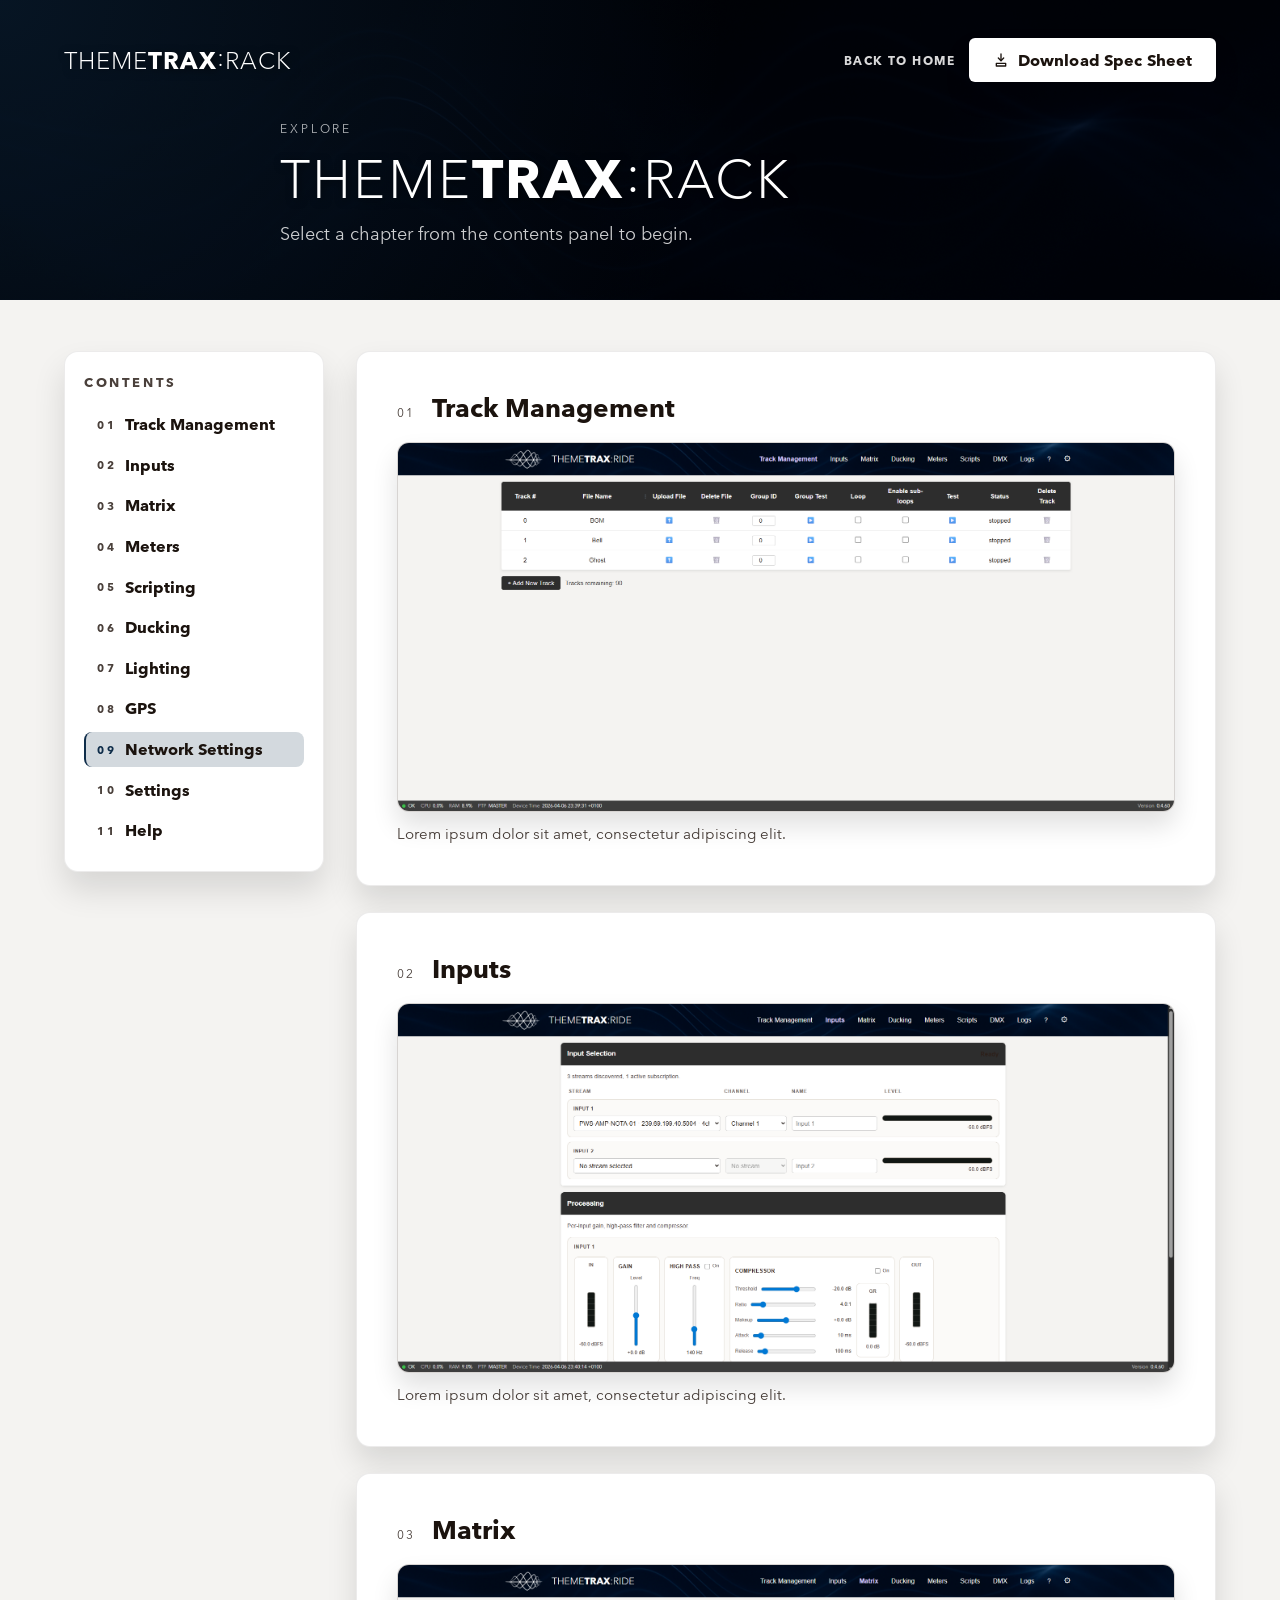
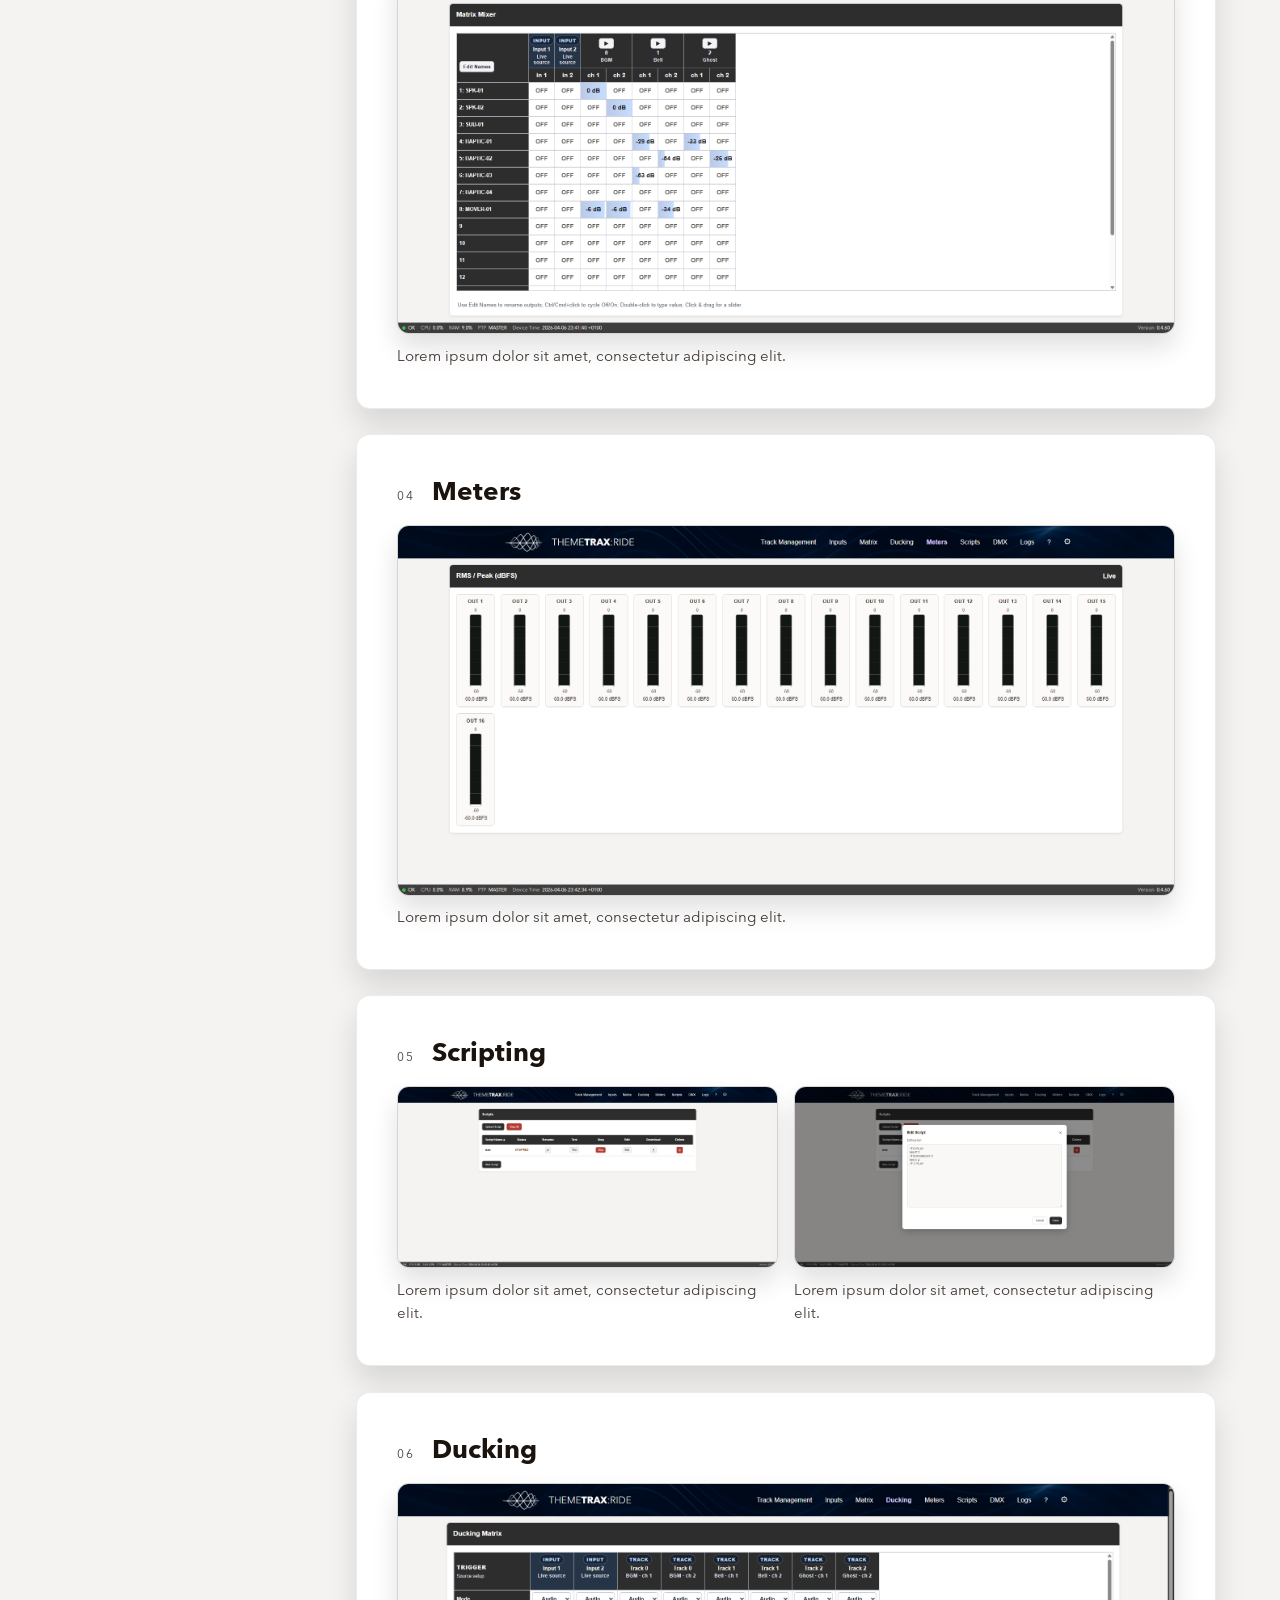
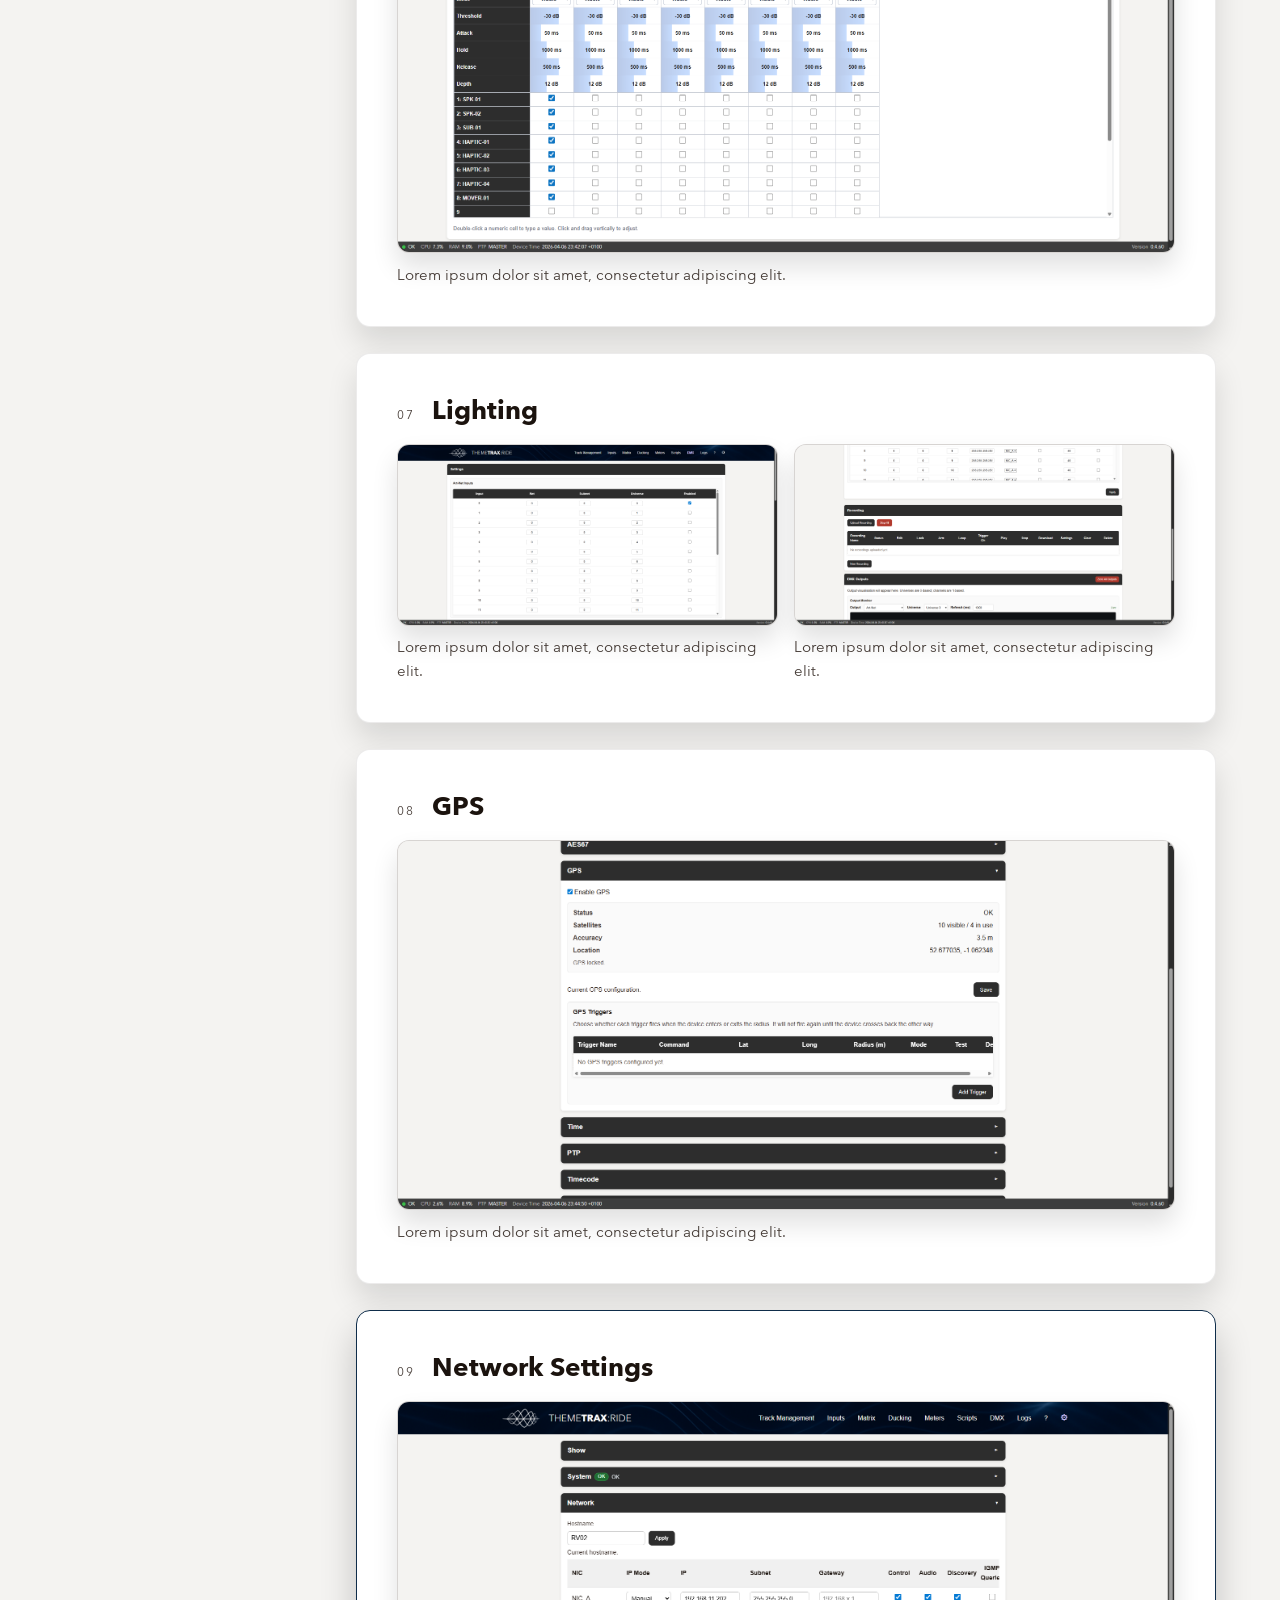
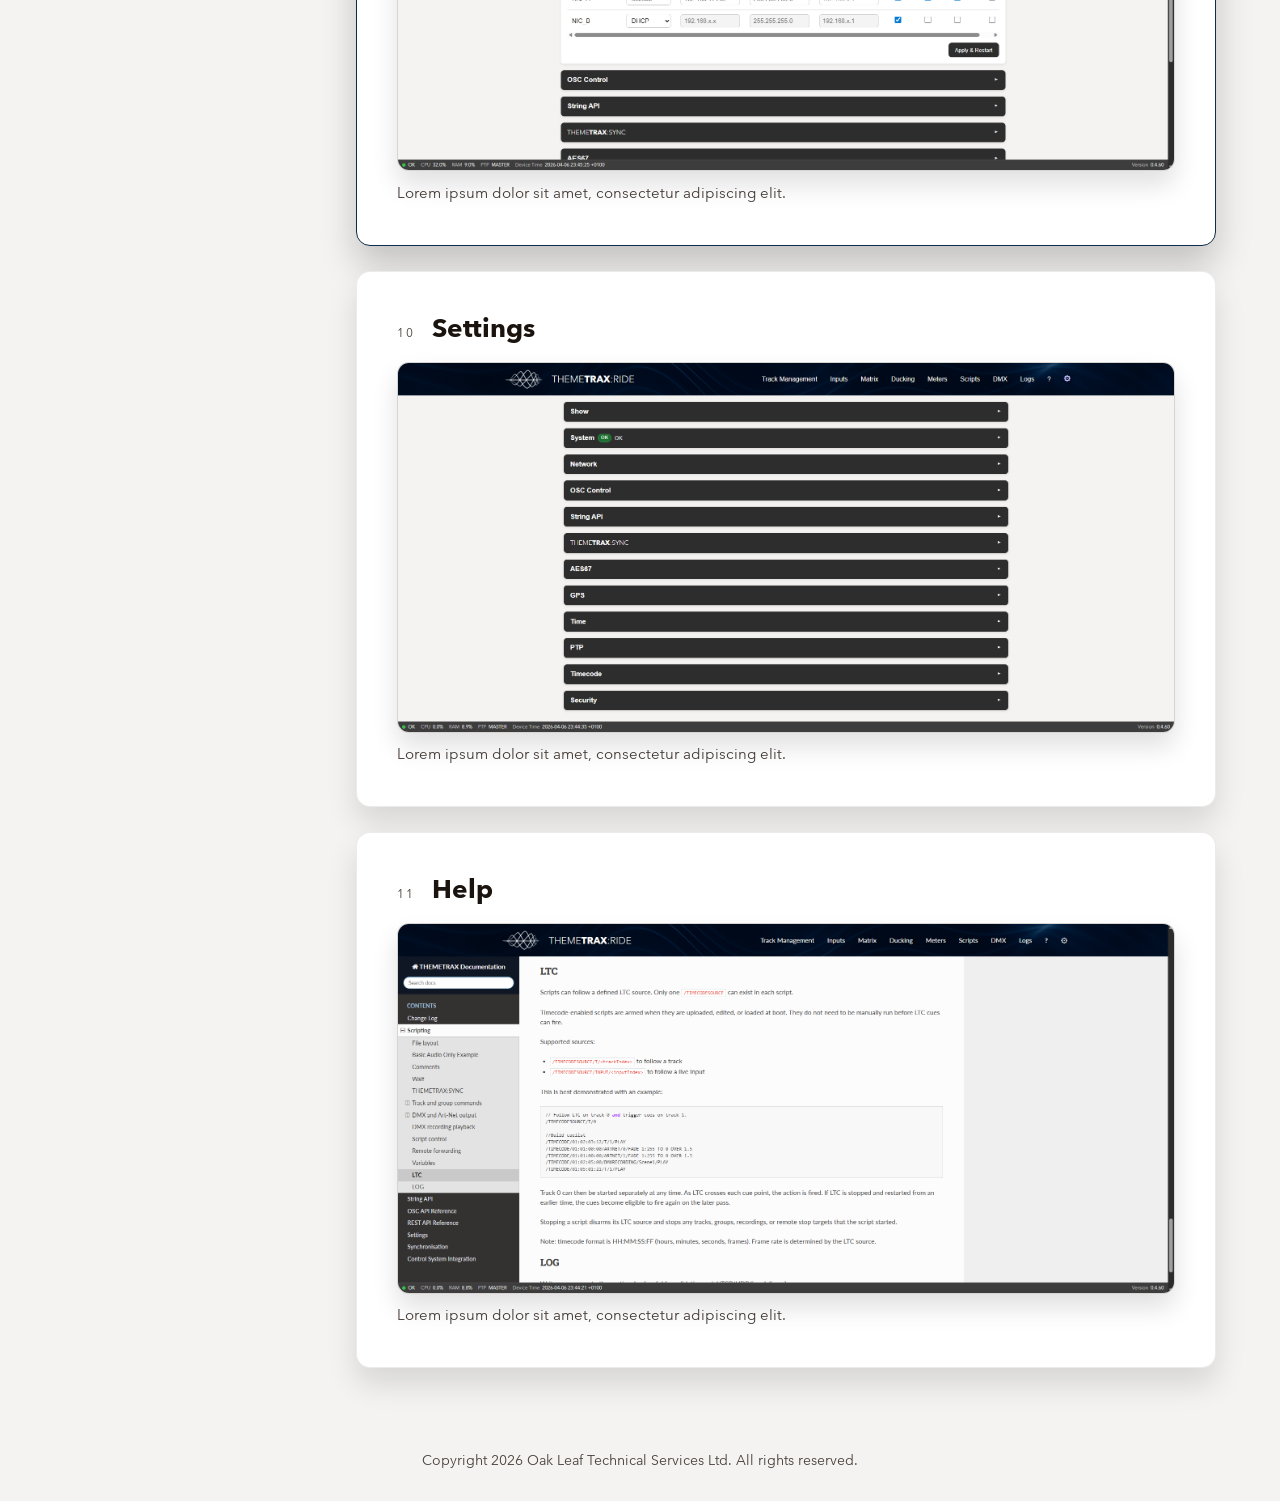
==== Rack.html @ 018054fb "Adding Explore pages" ====
<!DOCTYPE html>
<html lang="en">
  <head>
    <meta charset="UTF-8" />
    <meta name="viewport" content="width=device-width, initial-scale=1.0" />
    <title>THEMETRAX:RACK | Explore</title>
    <link rel="stylesheet" href="styles.css" />
  </head>
  <body class="explore-page">
    <main class="page">
      <header class="explore-hero">
        <div class="section-inner explore-hero__bar">
          <a class="logo-text logo-text-white explore-hero__logo" href="index.html">
            <span class="logo-theme">THEME</span>TRAX<span class="logo-theme logo-colon">:</span><span class="logo-theme">RACK</span>
          </a>
          <div class="explore-hero__actions">
            <a class="explore-hero__link" href="index.html">Back to Home</a>
            <a class="button button--light" href="THEMETRAXRACK_-_Specifications_V0.4.pdf" target="_blank" rel="noopener noreferrer">
              <svg class="icon" viewBox="0 0 24 24" aria-hidden="true" focusable="false">
                <path d="M12 3v10" />
                <path d="M8 9l4 4 4-4" />
                <path d="M5 17h14v4H5z" />
              </svg>
              Download Spec Sheet
            </a>
          </div>
        </div>
        <div class="section-inner explore-hero__content">
          <p class="explore-hero__eyebrow">Explore</p>
          <h1 class="logo-text logo-text-white explore-hero__title">
            <span class="logo-theme">THEME</span>TRAX<span class="logo-theme logo-colon">:</span><span class="logo-theme">RACK</span>
          </h1>
          <p class="explore-hero__subtitle">Select a chapter from the contents panel to begin.</p>
        </div>
      </header>

      <section class="explore-shell">
        <div class="section-inner explore-layout">
          <aside class="explore-toc" aria-label="Chapter navigation">
            <h2>Contents</h2>
            <ul>
              <li>
                <a href="#chapter-track-management" aria-current="true"><span class="toc-index">01</span>Track Management</a>
              </li>
              <li>
                <a href="#chapter-inputs"><span class="toc-index">02</span>Inputs</a>
              </li>
              <li>
                <a href="#chapter-matrix"><span class="toc-index">03</span>Matrix</a>
              </li>
              <li>
                <a href="#chapter-meters"><span class="toc-index">04</span>Meters</a>
              </li>
              <li>
                <a href="#chapter-scripting"><span class="toc-index">05</span>Scripting</a>
              </li>
              <li>
                <a href="#chapter-ducking"><span class="toc-index">06</span>Ducking</a>
              </li>
              <li>
                <a href="#chapter-lighting"><span class="toc-index">07</span>Lighting</a>
              </li>
              <li>
                <a href="#chapter-gps"><span class="toc-index">08</span>GPS</a>
              </li>
              <li>
                <a href="#chapter-network-settings"><span class="toc-index">09</span>Network Settings</a>
              </li>
              <li>
                <a href="#chapter-settings"><span class="toc-index">10</span>Settings</a>
              </li>
              <li>
                <a href="#chapter-help"><span class="toc-index">11</span>Help</a>
              </li>
            </ul>
          </aside>

          <div class="chapter-content">
            <section class="chapter-section" id="chapter-track-management" data-chapter>
              <div class="chapter-header">
                <span class="chapter-index">01</span>
                <h2>Track Management</h2>
              </div>
              <div class="chapter-media">
                <figure class="chapter-figure">
                  <a class="chapter-image" href="images/Explore-Rack/Rack-TrackManagemt.png" data-zoomable data-caption="Track Management" aria-label="View full size Track Management screenshot">
                    <img src="images/Explore-Rack/Rack-TrackManagemt.png" alt="Track Management screen." loading="lazy" />
                    <span class="chapter-zoom" aria-hidden="true">
                      <svg class="icon" viewBox="0 0 24 24" aria-hidden="true" focusable="false">
                        <circle cx="11" cy="11" r="7" />
                        <path d="m16.5 16.5 4 4" />
                      </svg>
                    </span>
                  </a>
                  <figcaption class="chapter-caption">Lorem ipsum dolor sit amet, consectetur adipiscing elit.</figcaption>
                </figure>
              </div>
            </section>
            <section class="chapter-section" id="chapter-inputs" data-chapter>
              <div class="chapter-header">
                <span class="chapter-index">02</span>
                <h2>Inputs</h2>
              </div>
              <div class="chapter-media">
                <figure class="chapter-figure">
                  <a class="chapter-image" href="images/Explore-Rack/Rack-Inputs.png" data-zoomable data-caption="Inputs" aria-label="View full size Inputs screenshot">
                    <img src="images/Explore-Rack/Rack-Inputs.png" alt="Inputs screen." loading="lazy" />
                    <span class="chapter-zoom" aria-hidden="true">
                      <svg class="icon" viewBox="0 0 24 24" aria-hidden="true" focusable="false">
                        <circle cx="11" cy="11" r="7" />
                        <path d="m16.5 16.5 4 4" />
                      </svg>
                    </span>
                  </a>
                  <figcaption class="chapter-caption">Lorem ipsum dolor sit amet, consectetur adipiscing elit.</figcaption>
                </figure>
              </div>
            </section>
            <section class="chapter-section" id="chapter-matrix" data-chapter>
              <div class="chapter-header">
                <span class="chapter-index">03</span>
                <h2>Matrix</h2>
              </div>
              <div class="chapter-media">
                <figure class="chapter-figure">
                  <a class="chapter-image" href="images/Explore-Rack/Rack-Matrix.png" data-zoomable data-caption="Matrix" aria-label="View full size Matrix screenshot">
                    <img src="images/Explore-Rack/Rack-Matrix.png" alt="Matrix screen." loading="lazy" />
                    <span class="chapter-zoom" aria-hidden="true">
                      <svg class="icon" viewBox="0 0 24 24" aria-hidden="true" focusable="false">
                        <circle cx="11" cy="11" r="7" />
                        <path d="m16.5 16.5 4 4" />
                      </svg>
                    </span>
                  </a>
                  <figcaption class="chapter-caption">Lorem ipsum dolor sit amet, consectetur adipiscing elit.</figcaption>
                </figure>
              </div>
            </section>
            <section class="chapter-section" id="chapter-meters" data-chapter>
              <div class="chapter-header">
                <span class="chapter-index">04</span>
                <h2>Meters</h2>
              </div>
              <div class="chapter-media">
                <figure class="chapter-figure">
                  <a class="chapter-image" href="images/Explore-Rack/Rack-Meters.png" data-zoomable data-caption="Meters" aria-label="View full size Meters screenshot">
                    <img src="images/Explore-Rack/Rack-Meters.png" alt="Meters screen." loading="lazy" />
                    <span class="chapter-zoom" aria-hidden="true">
                      <svg class="icon" viewBox="0 0 24 24" aria-hidden="true" focusable="false">
                        <circle cx="11" cy="11" r="7" />
                        <path d="m16.5 16.5 4 4" />
                      </svg>
                    </span>
                  </a>
                  <figcaption class="chapter-caption">Lorem ipsum dolor sit amet, consectetur adipiscing elit.</figcaption>
                </figure>
              </div>
            </section>
            <section class="chapter-section" id="chapter-scripting" data-chapter>
              <div class="chapter-header">
                <span class="chapter-index">05</span>
                <h2>Scripting</h2>
              </div>
              <div class="chapter-media">
                <figure class="chapter-figure">
                  <a class="chapter-image" href="images/Explore-Rack/Rack-Scripts1.png" data-zoomable data-caption="Scripting - Scripts 01" aria-label="View full size Scripting - Scripts 01 screenshot">
                    <img src="images/Explore-Rack/Rack-Scripts1.png" alt="Scripting screen 01." loading="lazy" />
                    <span class="chapter-zoom" aria-hidden="true">
                      <svg class="icon" viewBox="0 0 24 24" aria-hidden="true" focusable="false">
                        <circle cx="11" cy="11" r="7" />
                        <path d="m16.5 16.5 4 4" />
                      </svg>
                    </span>
                  </a>
                  <figcaption class="chapter-caption">Lorem ipsum dolor sit amet, consectetur adipiscing elit.</figcaption>
                </figure>
                <figure class="chapter-figure">
                  <a class="chapter-image" href="images/Explore-Rack/Rack-Scripts2.png" data-zoomable data-caption="Scripting - Scripts 02" aria-label="View full size Scripting - Scripts 02 screenshot">
                    <img src="images/Explore-Rack/Rack-Scripts2.png" alt="Scripting screen 02." loading="lazy" />
                    <span class="chapter-zoom" aria-hidden="true">
                      <svg class="icon" viewBox="0 0 24 24" aria-hidden="true" focusable="false">
                        <circle cx="11" cy="11" r="7" />
                        <path d="m16.5 16.5 4 4" />
                      </svg>
                    </span>
                  </a>
                  <figcaption class="chapter-caption">Lorem ipsum dolor sit amet, consectetur adipiscing elit.</figcaption>
                </figure>
              </div>
            </section>
            <section class="chapter-section" id="chapter-ducking" data-chapter>
              <div class="chapter-header">
                <span class="chapter-index">06</span>
                <h2>Ducking</h2>
              </div>
              <div class="chapter-media">
                <figure class="chapter-figure">
                  <a class="chapter-image" href="images/Explore-Rack/Rack-Ducking.png" data-zoomable data-caption="Ducking" aria-label="View full size Ducking screenshot">
                    <img src="images/Explore-Rack/Rack-Ducking.png" alt="Ducking screen." loading="lazy" />
                    <span class="chapter-zoom" aria-hidden="true">
                      <svg class="icon" viewBox="0 0 24 24" aria-hidden="true" focusable="false">
                        <circle cx="11" cy="11" r="7" />
                        <path d="m16.5 16.5 4 4" />
                      </svg>
                    </span>
                  </a>
                  <figcaption class="chapter-caption">Lorem ipsum dolor sit amet, consectetur adipiscing elit.</figcaption>
                </figure>
              </div>
            </section>
            <section class="chapter-section" id="chapter-lighting" data-chapter>
              <div class="chapter-header">
                <span class="chapter-index">07</span>
                <h2>Lighting</h2>
              </div>
              <div class="chapter-media">
                <figure class="chapter-figure">
                  <a class="chapter-image" href="images/Explore-Rack/Rack-DMX1.png" data-zoomable data-caption="Lighting - DMX 01" aria-label="View full size Lighting - DMX 01 screenshot">
                    <img src="images/Explore-Rack/Rack-DMX1.png" alt="Lighting DMX screen 01." loading="lazy" />
                    <span class="chapter-zoom" aria-hidden="true">
                      <svg class="icon" viewBox="0 0 24 24" aria-hidden="true" focusable="false">
                        <circle cx="11" cy="11" r="7" />
                        <path d="m16.5 16.5 4 4" />
                      </svg>
                    </span>
                  </a>
                  <figcaption class="chapter-caption">Lorem ipsum dolor sit amet, consectetur adipiscing elit.</figcaption>
                </figure>
                <figure class="chapter-figure">
                  <a class="chapter-image" href="images/Explore-Rack/Rack-DMX2.png" data-zoomable data-caption="Lighting - DMX 02" aria-label="View full size Lighting - DMX 02 screenshot">
                    <img src="images/Explore-Rack/Rack-DMX2.png" alt="Lighting DMX screen 02." loading="lazy" />
                    <span class="chapter-zoom" aria-hidden="true">
                      <svg class="icon" viewBox="0 0 24 24" aria-hidden="true" focusable="false">
                        <circle cx="11" cy="11" r="7" />
                        <path d="m16.5 16.5 4 4" />
                      </svg>
                    </span>
                  </a>
                  <figcaption class="chapter-caption">Lorem ipsum dolor sit amet, consectetur adipiscing elit.</figcaption>
                </figure>
              </div>
            </section>
            <section class="chapter-section" id="chapter-gps" data-chapter>
              <div class="chapter-header">
                <span class="chapter-index">08</span>
                <h2>GPS</h2>
              </div>
              <div class="chapter-media">
                <figure class="chapter-figure">
                  <a class="chapter-image" href="images/Explore-Rack/Rack-GPS.png" data-zoomable data-caption="GPS" aria-label="View full size GPS screenshot">
                    <img src="images/Explore-Rack/Rack-GPS.png" alt="GPS screen." loading="lazy" />
                    <span class="chapter-zoom" aria-hidden="true">
                      <svg class="icon" viewBox="0 0 24 24" aria-hidden="true" focusable="false">
                        <circle cx="11" cy="11" r="7" />
                        <path d="m16.5 16.5 4 4" />
                      </svg>
                    </span>
                  </a>
                  <figcaption class="chapter-caption">Lorem ipsum dolor sit amet, consectetur adipiscing elit.</figcaption>
                </figure>
              </div>
            </section>
            <section class="chapter-section" id="chapter-network-settings" data-chapter>
              <div class="chapter-header">
                <span class="chapter-index">09</span>
                <h2>Network Settings</h2>
              </div>
              <div class="chapter-media">
                <figure class="chapter-figure">
                  <a class="chapter-image" href="images/Explore-Rack/Rack-NetworkSettings.png" data-zoomable data-caption="Network Settings" aria-label="View full size Network Settings screenshot">
                    <img src="images/Explore-Rack/Rack-NetworkSettings.png" alt="Network Settings screen." loading="lazy" />
                    <span class="chapter-zoom" aria-hidden="true">
                      <svg class="icon" viewBox="0 0 24 24" aria-hidden="true" focusable="false">
                        <circle cx="11" cy="11" r="7" />
                        <path d="m16.5 16.5 4 4" />
                      </svg>
                    </span>
                  </a>
                  <figcaption class="chapter-caption">Lorem ipsum dolor sit amet, consectetur adipiscing elit.</figcaption>
                </figure>
              </div>
            </section>
            <section class="chapter-section" id="chapter-settings" data-chapter>
              <div class="chapter-header">
                <span class="chapter-index">10</span>
                <h2>Settings</h2>
              </div>
              <div class="chapter-media">
                <figure class="chapter-figure">
                  <a class="chapter-image" href="images/Explore-Rack/Rack-Settings1.png" data-zoomable data-caption="Settings" aria-label="View full size Settings screenshot">
                    <img src="images/Explore-Rack/Rack-Settings1.png" alt="Settings screen." loading="lazy" />
                    <span class="chapter-zoom" aria-hidden="true">
                      <svg class="icon" viewBox="0 0 24 24" aria-hidden="true" focusable="false">
                        <circle cx="11" cy="11" r="7" />
                        <path d="m16.5 16.5 4 4" />
                      </svg>
                    </span>
                  </a>
                  <figcaption class="chapter-caption">Lorem ipsum dolor sit amet, consectetur adipiscing elit.</figcaption>
                </figure>
              </div>
            </section>
            <section class="chapter-section" id="chapter-help" data-chapter>
              <div class="chapter-header">
                <span class="chapter-index">11</span>
                <h2>Help</h2>
              </div>
              <div class="chapter-media">
                <figure class="chapter-figure">
                  <a class="chapter-image" href="images/Explore-Rack/Rack-Help.png" data-zoomable data-caption="Help" aria-label="View full size Help screenshot">
                    <img src="images/Explore-Rack/Rack-Help.png" alt="Help screen." loading="lazy" />
                    <span class="chapter-zoom" aria-hidden="true">
                      <svg class="icon" viewBox="0 0 24 24" aria-hidden="true" focusable="false">
                        <circle cx="11" cy="11" r="7" />
                        <path d="m16.5 16.5 4 4" />
                      </svg>
                    </span>
                  </a>
                  <figcaption class="chapter-caption">Lorem ipsum dolor sit amet, consectetur adipiscing elit.</figcaption>
                </figure>
              </div>
            </section>
          </div>
        </div>
      </section>
    </main>

    <footer class="site-footer">
      <div class="section-inner">
        <p>Copyright 2026 Oak Leaf Technical Services Ltd. All rights reserved.</p>
      </div>
    </footer>

    <div
      class="image-modal"
      data-image-modal
      hidden
      aria-hidden="true"
      role="dialog"
      aria-modal="true"
      aria-labelledby="image-modal-caption"
    >
      <div class="image-modal__backdrop" data-modal-close></div>
      <div class="image-modal__panel" role="document">
        <button class="image-modal__close" type="button" data-modal-close aria-label="Close image">
          <svg class="icon" viewBox="0 0 24 24" aria-hidden="true" focusable="false">
            <path d="M6 6l12 12" />
            <path d="M18 6l-12 12" />
          </svg>
        </button>
        <img class="image-modal__image" alt="" />
        <p class="image-modal__caption" id="image-modal-caption" data-modal-caption></p>
      </div>
    </div>

    <script src="explore.js"></script>
  </body>
</html>
---- styles.css ----
@font-face {
  font-family: "AvenirNext";
  src: url("fonts/AvenirNextLTProLight.woff2") format("woff2");
  font-weight: 300;
  font-style: normal;
  font-display: swap;
}

@font-face {
  font-family: "AvenirNext";
  src: url("fonts/AvenirNextLTPro.woff2") format("woff2");
  font-weight: 400;
  font-style: normal;
  font-display: swap;
}

@font-face {
  font-family: "AvenirNext";
  src: url("fonts/AvenirNextLTProBold.woff2") format("woff2");
  font-weight: 700;
  font-style: normal;
  font-display: swap;
}

:root {
  --background: #f4f3f1;
  --ink: #1b130e;
  --ink-dark: #110c09;
  --muted: #4a403b;
  --panel: #ffffff;
  --charcoal: #2d2d2d;
  --accent: #0f2d4a;
  --accent-soft: rgba(15, 45, 74, 0.18);
  --shadow: rgba(0, 0, 0, 0.12);
  --shadow-strong: rgba(0, 0, 0, 0.2);
  --radius: 14px;
  --section-padding: clamp(1rem, 4vw, 5rem);
}

*,
*::before,
*::after {
  box-sizing: border-box;
  margin: 0;
  padding: 0;
}

body {
  min-height: 100vh;
  font-family: "AvenirNext", "Helvetica Neue", Arial, sans-serif;
  color: var(--ink);
  background: linear-gradient(180deg, #f7f5f2 0%, #f1efec 100%);
}

html {
  scroll-behavior: smooth;
}

img {
  max-width: 100%;
  display: block;
}

a {
  color: inherit;
  text-decoration: none;
}

.page {
  min-height: 100vh;
  display: flex;
  flex-direction: column;
}

.section-inner {
  width: min(1200px, 90vw);
  margin: 0 auto;
}

.sr-only {
  position: absolute;
  width: 1px;
  height: 1px;
  padding: 0;
  margin: -1px;
  overflow: hidden;
  clip: rect(0, 0, 0, 0);
  border: 0;
}

.logo-text {
  font-weight: 700;
  font-family: "AvenirNext", "Helvetica Neue", Arial, sans-serif;
  color: var(--ink);
  letter-spacing: 0.04em;
  font-size: 1.5rem;
}

.logo-text-white {
  color: #ffffff;
  text-shadow: 2px 2px 8px rgba(0, 0, 0, 0.6);
}

.logo-text-xl {
  font-size: clamp(1.6rem, 5vw, 2.6rem);
}

.logo-theme {
  font-weight: 300;
}

.logo-colon {
  display: inline-block;
  transform: translateY(-0.11em);
}

.section-title {
  font-size: clamp(0.5rem, 4vw, 2rem);
  margin-bottom: 0.8rem;
}

.section-title-center {
  text-align: center;
  margin-bottom: 0.9rem;
}

.section-subtitle {
  text-align: center;
  color: var(--muted);
  font-size: clamp(0.95rem, 2.5vw, 1.1rem);
  max-width: 700px;
  margin: 0 auto 2.5rem;
  line-height: 1.6;
}

.icon {
  width: 1rem;
  height: 1rem;
  fill: none;
  stroke: currentColor;
  stroke-width: 2;
  stroke-linecap: round;
  stroke-linejoin: round;
}

.icon--large {
  width: 1.5rem;
  height: 1.5rem;
}

.button {
  display: inline-flex;
  align-items: center;
  gap: 0.55rem;
  padding: 0.7rem 1.4rem;
  border-radius: 6px;
  background: var(--ink);
  border: 1px solid transparent;
  color: #ffffff;
  font-weight: 600;
  font-size: clamp(0.85rem, 2vw, 1rem);
  letter-spacing: 0.01em;
  box-shadow: 0 14px 26px var(--shadow);
  transition: transform 180ms ease, background 180ms ease;
  width:fit-content;
}

.button:hover {
  background: var(--ink-dark);
  transform: translateY(-1px);
}

.button-center {
  display: flex;
  margin-left: auto;
  margin-right: auto;
  align-self: center;
  justify-self: center;
}

.button-row {
  display: flex;
  flex-wrap: wrap;
  gap: 0.75rem;
  align-items: center;
}

.button--outline {
  background: transparent;
  color: var(--ink);
  border-color: rgba(27, 19, 14, 0.4);
  box-shadow: none;
}

.button--outline:hover {
  background: rgba(27, 19, 14, 0.06);
  border-color: rgba(27, 19, 14, 0.65);
}

.button--light {
  background: #ffffff;
  color: var(--ink);
  border-color: rgba(255, 255, 255, 0.8);
}

.button--light:hover {
  background: #f7f4f0;
}

.hero {
  position: relative;
  overflow: hidden;
  background-image: url("images/background.png");
  background-size: cover;
  background-position: center;
  background-attachment: scroll;
  padding: clamp(0.5rem, 1.5vw, 4rem) 1.5rem;
  padding-top: calc(clamp(0.5rem, 1vw, 4rem) + 0.5rem);
  text-align: center;
}

.hero__watermark {
  position: absolute;
  top: 50%;
  left: 50%;
  transform: translate(-50%, -50%);
  height: clamp(320px, 60vh, 700px);
  width: auto;
  opacity: 0.15;
  pointer-events: none;
}

.hero__content {
  position: relative;
  z-index: 1;
}

.hero__content p {
  margin-top: 0.8rem;
  color: #f0f0f0;
  line-height: 1.6;
}

.hero .logo-text {
  line-height: 1;
}

.word-rotator {
  display: inline-flex;
  align-items: baseline;
  position: relative;
  overflow: hidden;
  height: 1em;
  vertical-align: baseline;
}

.word-rotator__inner {
  display: block;
  animation: wordSwap 4s ease-in-out infinite;
  text-align: left;
}

.word-rotator__inner span {
  display: block;
  line-height: 1;
  font-weight: 300;
}

.products {
  padding: clamp(1rem, 2vw, 5rem) 0;
  /* padding: var(--section-padding) 0; */
  background: var(--background);
}

.product-grid {
  display: grid;
  gap: 2rem;
}

.product-card {
  background: var(--panel);
  border-radius: var(--radius);
  overflow: hidden;
  box-shadow: 0 18px 32px var(--shadow);
  display: grid;
  grid-template-rows: auto 1fr;
}

.product-card__media {
  background: var(--charcoal);
  min-height: 240px;
  overflow: hidden;
}

.product-card__media img {
  width: 100%;
  height: 100%;
  object-fit: cover;
}

.product-card__body {
  padding: clamp(1.8rem, 4vw, 2.8rem);
  display: flex;
  flex-direction: column;
  gap: 1.1rem;
}

.product-card__body .button {
  align-self: flex-start;
}

.product-text {
  color: var(--muted);
  line-height: 1.7;
  font-size: clamp(0.95rem, 2.2vw, 1.05rem);
}

.features {
  background: var(--ink);
  color: #ffffff;
  padding: var(--section-padding) 0;
}

.features__grid {
  display: grid;
  gap: 2rem;
  text-align: center;
}

.feature-card h3 {
  font-size: clamp(1.1rem, 3vw, 1.3rem);
  margin-bottom: 0.7rem;
}

.feature-card p {
  color: #d1d1d1;
  line-height: 1.6;
  font-weight: 300;
  font-size: clamp(0.9rem, 2vw, 1rem);
}

.applications {
  padding: var(--section-padding) 0;
  background: var(--background);
}

.carousel {
  --visible: 3;
  --gap: 1.5rem;
  position: relative;
}

.carousel__viewport {
  overflow: hidden;
  padding: 1.2rem 1.6rem 2rem;
}

.carousel__track {
  display: flex;
  gap: var(--gap);
  transition: transform 0.4s ease;
  will-change: transform;
}

.carousel__item {
  flex: 0 0 calc((100% - (var(--visible) - 1) * var(--gap)) / var(--visible));
}

.carousel__controls {
  position: absolute;
  top: 50%;
  left: 0;
  right: 0;
  display: flex;
  justify-content: space-between;
  align-items: center;
  padding: 0 0.6rem;
  transform: translateY(-50%);
  pointer-events: none;
}

.carousel__btn {
  display: grid;
  place-items: center;
  width: 36px;
  height: 36px;
  border: 1px solid rgba(27, 19, 14, 0.12);
  background: rgba(255, 255, 255, 0.95);
  color: var(--ink);
  padding: 0;
  border-radius: 50%;
  font-weight: 600;
  font-size: 1.1rem;
  line-height: 1;
  cursor: pointer;
  box-shadow: 0 10px 18px var(--shadow);
  transition: background 180ms ease, border-color 180ms ease, opacity 180ms ease;
  pointer-events: auto;
}

.carousel__btn:hover {
  background: #f0eeec;
  border-color: rgba(27, 19, 14, 0.35);
}

.carousel__btn:disabled {
  opacity: 0;
  visibility: hidden;
  pointer-events: none;
}

.app-card {
  background: var(--panel);
  border-radius: var(--radius);
  overflow: hidden;
  box-shadow: 0 16px 30px var(--shadow);
  display: flex;
  flex-direction: column;
  min-height: 100%;
}

.app-card__image {
  height: 190px;
  overflow: hidden;
}

.app-card__image img {
  width: 100%;
  height: 100%;
  object-fit: cover;
}

.app-card__body {
  padding: 1.2rem 1.4rem 1.6rem;
}

.app-card__body h3 {
  font-size: clamp(1.05rem, 3vw, 1.25rem);
  margin-bottom: 0.5rem;
}

.app-card__body p {
  color: var(--muted);
  line-height: 1.6;
  font-size: clamp(0.9rem, 2vw, 1rem);
}

.downloads {
  padding: var(--section-padding) 0;
  background: var(--panel);
}

.download-grid {
  display: grid;
  gap: 1.5rem;
  margin-bottom: 2.5rem;
}

.download-card {
  background: var(--background);
  border-radius: var(--radius);
  padding: clamp(1.8rem, 4vw, 2.6rem);
  text-align: center;
  box-shadow: 0 12px 22px var(--shadow);
  display: grid;
  gap: 1rem;
}

.download-card .logo-text {
  font-size: clamp(1.3rem, 3.5vw, 1.6rem);
}

.download-card p {
  color: var(--muted);
  line-height: 1.6;
}

.case-studies {
  background: var(--charcoal);
  color: #ffffff;
  border-radius: var(--radius);
  padding: clamp(2rem, 5vw, 3rem);
  text-align: center;
}

.case-studies h3 {
  font-size: clamp(1.2rem, 3.5vw, 1.5rem);
  margin-bottom: 0.8rem;
}

.case-studies p {
  color: #d1d1d1;
  line-height: 1.6;
  max-width: 600px;
  margin: 0 auto 1.8rem;
}

.case-grid {
  display: grid;
  gap: 0.9rem;
}

.case-link {
  display: flex;
  align-items: center;
  gap: 0.6rem;
  padding: 0.75rem 1rem;
  background: rgba(255, 255, 255, 0.1);
  border-radius: 6px;
  font-weight: 500;
  font-size: clamp(0.85rem, 2vw, 1rem);
  transition: background 180ms ease;
}

.case-link:hover {
  background: rgba(255, 255, 255, 0.2);
}

.cta {
  position: relative;
  overflow: hidden;
  background-image: linear-gradient(rgba(27, 19, 14, 0.7), rgba(27, 19, 14, 0.7)),
    url("images/background.png");
  background-size: cover;
  background-position: center;
  background-attachment: fixed;
  padding: var(--section-padding) 1.5rem;
  text-align: center;
  color: #ffffff;
}

.cta__watermark {
  position: absolute;
  top: 50%;
  left: 50%;
  transform: translate(-50%, -50%);
  height: clamp(360px, 85vh, 860px);
  width: auto;
  max-width: none;
  opacity: 0.15;
  pointer-events: none;
}

.cta__content {
  position: relative;
  z-index: 1;
  max-width: 720px;
  margin: 0 auto;
  display: grid;
  gap: 1rem;
}

.cta__content h2 {
  font-size: clamp(1.5rem, 5vw, 2.5rem);
}

.cta__content p {
  color: #f0f0f0;
  font-weight: 300;
  line-height: 1.6;
  font-size: clamp(1rem, 3vw, 1.2rem);
}

.contact {
  padding: var(--section-padding) 0;
  background: var(--background);
}

.contact-card {
  background: var(--panel);
  border-radius: var(--radius);
  padding: clamp(2rem, 5vw, 3rem);
  text-align: center;
  box-shadow: 0 12px 22px var(--shadow);
  max-width: 640px;
  margin: 0 auto;
  display: grid;
  gap: 1rem;
}

.contact-card h3 {
  font-size: clamp(1.2rem, 3.5vw, 1.5rem);
}

.contact-card p {
  color: var(--muted);
  line-height: 1.6;
}

.contact-icon {
  width: 64px;
  height: 64px;
  border-radius: 50%;
  background: var(--ink);
  display: grid;
  place-items: center;
  margin: 0 auto 0.5rem;
  color: #ffffff;
}

.site-footer {
  background: var(--background);
  padding: 2rem 0;
  text-align: center;
  color: var(--muted);
  font-size: 0.85rem;
}

body.explore-page {
  background: linear-gradient(180deg, #f7f5f2 0%, #ede7e0 100%);
}

.explore-hero {
  position: relative;
  overflow: hidden;
  color: #ffffff;
  padding: clamp(1.5rem, 3vw, 3rem) 0 clamp(1.6rem, 4vw, 4rem);
  background-image: linear-gradient(135deg, rgba(7, 18, 31, 0.92), rgba(15, 45, 74, 0.86)),
    url("images/background.png");
  background-size: cover;
  background-position: center;
  background-blend-mode: multiply;
}

.explore-hero::after {
  content: "";
  position: absolute;
  inset: 0;
  background: radial-gradient(circle at top left, rgba(15, 45, 74, 0.45), transparent 55%);
  pointer-events: none;
}

.explore-hero__bar {
  position: relative;
  z-index: 1;
  display: flex;
  align-items: center;
  justify-content: space-between;
  gap: 1rem;
  flex-wrap: wrap;
}

.explore-hero__logo {
  text-decoration: none;
}

.explore-hero__actions {
  display: flex;
  align-items: center;
  gap: 0.9rem;
  flex-wrap: wrap;
}

.explore-hero__link {
  color: rgba(255, 255, 255, 0.85);
  font-weight: 600;
  text-transform: uppercase;
  letter-spacing: 0.12em;
  font-size: 0.75rem;
  border-bottom: 1px solid transparent;
  transition: color 160ms ease, border-color 160ms ease;
}

.explore-hero__link:hover {
  color: #ffffff;
  border-color: rgba(255, 255, 255, 0.6);
}

.explore-hero__content {
  position: relative;
  z-index: 1;
  padding-top: clamp(1.2rem, 3vw, 2.5rem);
  display: grid;
  gap: 0.6rem;
  max-width: 720px;
}

.explore-hero__eyebrow {
  text-transform: uppercase;
  letter-spacing: 0.24em;
  font-size: 0.75rem;
  color: rgba(255, 255, 255, 0.7);
}

.explore-hero__title {
  font-size: clamp(2rem, 5vw, 3.4rem);
}

.explore-hero__subtitle {
  color: rgba(255, 255, 255, 0.8);
  line-height: 1.6;
  font-size: clamp(0.95rem, 2.5vw, 1.1rem);
}

.explore-shell {
  padding: var(--section-padding) 0;
  background: var(--background);
}

.explore-layout {
  display: grid;
  gap: 2rem;
  grid-template-columns: minmax(220px, 260px) minmax(0, 1fr);
  align-items: start;
}

.explore-toc {
  position: sticky;
  top: 1.5rem;
  align-self: start;
  background: var(--panel);
  border-radius: var(--radius);
  padding: 1.4rem 1.2rem;
  box-shadow: 0 18px 32px var(--shadow);
  border: 1px solid rgba(17, 12, 9, 0.08);
}

.explore-toc h2 {
  font-size: 0.8rem;
  text-transform: uppercase;
  letter-spacing: 0.2em;
  color: var(--muted);
}

.explore-toc ul {
  list-style: none;
  margin-top: 1rem;
  display: grid;
  gap: 0.35rem;
}

.explore-toc a {
  display: flex;
  align-items: center;
  gap: 0.6rem;
  padding: 0.5rem 0.7rem;
  border-radius: 8px;
  border-left: 2px solid transparent;
  color: var(--ink);
  font-weight: 600;
  transition: background 160ms ease, color 160ms ease, border-color 160ms ease;
}

.explore-toc a:hover {
  background: rgba(27, 19, 14, 0.05);
}

.explore-toc a[aria-current="true"] {
  background: var(--accent-soft);
  border-left-color: var(--accent);
}

.toc-index {
  font-size: 0.7rem;
  letter-spacing: 0.2em;
  text-transform: uppercase;
  color: var(--muted);
}

.explore-toc a[aria-current="true"] .toc-index {
  color: var(--accent);
}

.chapter-content {
  display: grid;
  gap: 1.6rem;
}

.chapter-section {
  background: var(--panel);
  border-radius: var(--radius);
  padding: clamp(1.5rem, 4vw, 2.5rem);
  box-shadow: 0 16px 30px var(--shadow);
  border: 1px solid rgba(17, 12, 9, 0.08);
  scroll-margin-top: 2rem;
  transition: box-shadow 200ms ease, border-color 200ms ease;
}

.chapter-section.is-active {
  border-color: var(--accent);
  box-shadow: 0 20px 36px var(--shadow-strong);
}

body:not(.js-enabled) .chapter-section:target {
  border-color: var(--accent);
  box-shadow: 0 20px 36px var(--shadow-strong);
}

.chapter-header {
  display: flex;
  align-items: baseline;
  gap: 1rem;
}

.chapter-header h2 {
  font-size: clamp(1.2rem, 3vw, 1.6rem);
}

.chapter-index {
  font-size: 0.75rem;
  letter-spacing: 0.2em;
  text-transform: uppercase;
  color: var(--muted);
}

.chapter-media {
  margin-top: 1.2rem;
  display: grid;
  gap: 1rem;
  align-items: start;
}

.chapter-figure {
  margin: 0;
  display: grid;
  gap: 0.6rem;
}

.chapter-caption {
  margin: 0;
  color: var(--muted);
  font-size: 0.92rem;
  line-height: 1.6;
}

.chapter-image {
  position: relative;
  display: block;
  border-radius: 12px;
  overflow: hidden;
  background: #f2f0ee;
  border: 1px solid rgba(17, 12, 9, 0.12);
  box-shadow: 0 14px 26px var(--shadow);
  transition: transform 180ms ease, box-shadow 180ms ease;
  cursor: zoom-in;
}

.chapter-image::before {
  content: "";
  position: absolute;
  inset: 0;
  background: linear-gradient(180deg, rgba(15, 45, 74, 0), rgba(15, 45, 74, 0.28));
  opacity: 0;
  transition: opacity 180ms ease;
}

.chapter-image img {
  width: 100%;
  height: auto;
  display: block;
}

.chapter-image:hover {
  transform: translateY(-2px);
  box-shadow: 0 18px 32px var(--shadow-strong);
}

.chapter-image:hover::before,
.chapter-image:focus-visible::before {
  opacity: 1;
}

.chapter-image:focus-visible {
  outline: 2px solid var(--accent);
  outline-offset: 4px;
}

.chapter-zoom {
  position: absolute;
  right: 0.9rem;
  bottom: 0.9rem;
  width: 40px;
  height: 40px;
  border-radius: 999px;
  background: rgba(15, 45, 74, 0.9);
  color: #ffffff;
  display: grid;
  place-items: center;
  box-shadow: 0 10px 18px rgba(0, 0, 0, 0.28);
  opacity: 0;
  transform: translateY(6px);
  transition: opacity 180ms ease, transform 180ms ease;
}

.chapter-image:hover .chapter-zoom,
.chapter-image:focus-visible .chapter-zoom {
  opacity: 1;
  transform: translateY(0);
}

.image-modal {
  position: fixed;
  inset: 0;
  display: grid;
  place-items: center;
  background: rgba(6, 12, 20, 0.78);
  z-index: 200;
  opacity: 0;
  pointer-events: none;
  transition: opacity 200ms ease;
}

.image-modal.is-open {
  opacity: 1;
  pointer-events: auto;
}

.image-modal__backdrop {
  position: absolute;
  inset: 0;
}

.image-modal__panel {
  position: relative;
  z-index: 1;
  width: 96vw;
  height: 94vh;
  max-height: 94vh;
  background: #0d1117;
  border-radius: 16px;
  border: 1px solid rgba(255, 255, 255, 0.08);
  padding: clamp(1rem, 2vw, 1.6rem);
  display: flex;
  flex-direction: column;
  gap: 0.8rem;
  box-shadow: 0 30px 48px rgba(0, 0, 0, 0.45);
}

.image-modal__image {
  width: 100%;
  height: 100%;
  min-height: 0;
  flex: 1;
  object-fit: contain;
  border-radius: 12px;
  background: #05070b;
}

.image-modal__caption {
  margin: 0;
  color: rgba(255, 255, 255, 0.75);
  font-size: 0.9rem;
}

.image-modal__close {
  position: absolute;
  top: 0.75rem;
  right: 0.75rem;
  width: 36px;
  height: 36px;
  border-radius: 50%;
  border: 1px solid rgba(255, 255, 255, 0.25);
  background: rgba(5, 7, 11, 0.8);
  color: #ffffff;
  display: grid;
  place-items: center;
  cursor: pointer;
  transition: background 160ms ease, border-color 160ms ease;
}

.image-modal__close:hover {
  background: rgba(15, 45, 74, 0.9);
  border-color: rgba(255, 255, 255, 0.45);
}

body.modal-open {
  overflow: hidden;
}

.chapter-placeholder {
  margin-top: 1.2rem;
  height: clamp(220px, 40vw, 420px);
  border-radius: 12px;
  border: 1px dashed rgba(27, 19, 14, 0.25);
  background: linear-gradient(135deg, rgba(27, 19, 14, 0.04), rgba(27, 19, 14, 0.1));
}

.fade-up {
  animation: fadeUp 0.8s ease both;
}

.delay-1 {
  animation-delay: 0.1s;
}

.delay-2 {
  animation-delay: 0.2s;
}

.delay-3 {
  animation-delay: 0.3s;
}

@keyframes fadeUp {
  from {
    opacity: 0;
    transform: translateY(18px);
  }
  to {
    opacity: 1;
    transform: translateY(0);
  }
}

@keyframes wordSwap {
  0%,
  30% {
    transform: translateY(0);
  }
  40%,
  70% {
    transform: translateY(-33.333%);
  }
  80%,
  100% {
    transform: translateY(-66.666%);
  }
}

@media (min-width: 720px) {
  .features__grid {
    grid-template-columns: repeat(2, minmax(0, 1fr));
  }

  .download-grid {
    grid-template-columns: repeat(2, minmax(0, 1fr));
  }

  .case-grid {
    grid-template-columns: repeat(2, minmax(0, 1fr));
  }
}

@media (min-width: 960px) {
  .product-grid {
    grid-template-columns: repeat(2, minmax(0, 1fr));
  }

  .product-card__media {
    min-height: 280px;
  }

  .features__grid {
    grid-template-columns: repeat(4, minmax(0, 1fr));
  }

  .case-grid {
    grid-template-columns: repeat(3, minmax(0, 1fr));
  }

  .carousel {
    --visible: 3;
  }

  .chapter-media {
    grid-template-columns: repeat(auto-fit, minmax(280px, 1fr));
  }
}

@media (max-width: 900px) {
  .hero,
  .cta {
    background-attachment: scroll;
  }
}

@media (max-width: 900px) {
  .carousel {
    --visible: 2;
  }
}

@media (max-width: 900px) {
  .explore-layout {
    grid-template-columns: 1fr;
  }

  .explore-toc {
    position: sticky;
    top: 0.75rem;
    z-index: 10;
    padding: 0.85rem;
    background: rgba(255, 255, 255, 0.95);
    backdrop-filter: blur(8px);
  }

  .explore-toc ul {
    grid-auto-flow: column;
    grid-auto-columns: max-content;
    overflow-x: auto;
    padding-bottom: 0.4rem;
  }

  .explore-toc a {
    border-left: none;
    border-bottom: 2px solid transparent;
    padding: 0.45rem 0.6rem;
  }

  .explore-toc a[aria-current="true"] {
    border-left: none;
    border-bottom-color: var(--accent);
  }

  .chapter-section {
    scroll-margin-top: 6rem;
  }
}

@media (max-width: 640px) {
  .carousel {
    --visible: 1;
  }
}

@media (prefers-reduced-motion: reduce) {
  html {
    scroll-behavior: auto;
  }

  .fade-up,
  .button,
  .chapter-image,
  .chapter-image::before,
  .chapter-zoom,
  .image-modal,
  .word-rotator__inner,
  .carousel__track {
    animation: none;
    transition: none;
  }
}
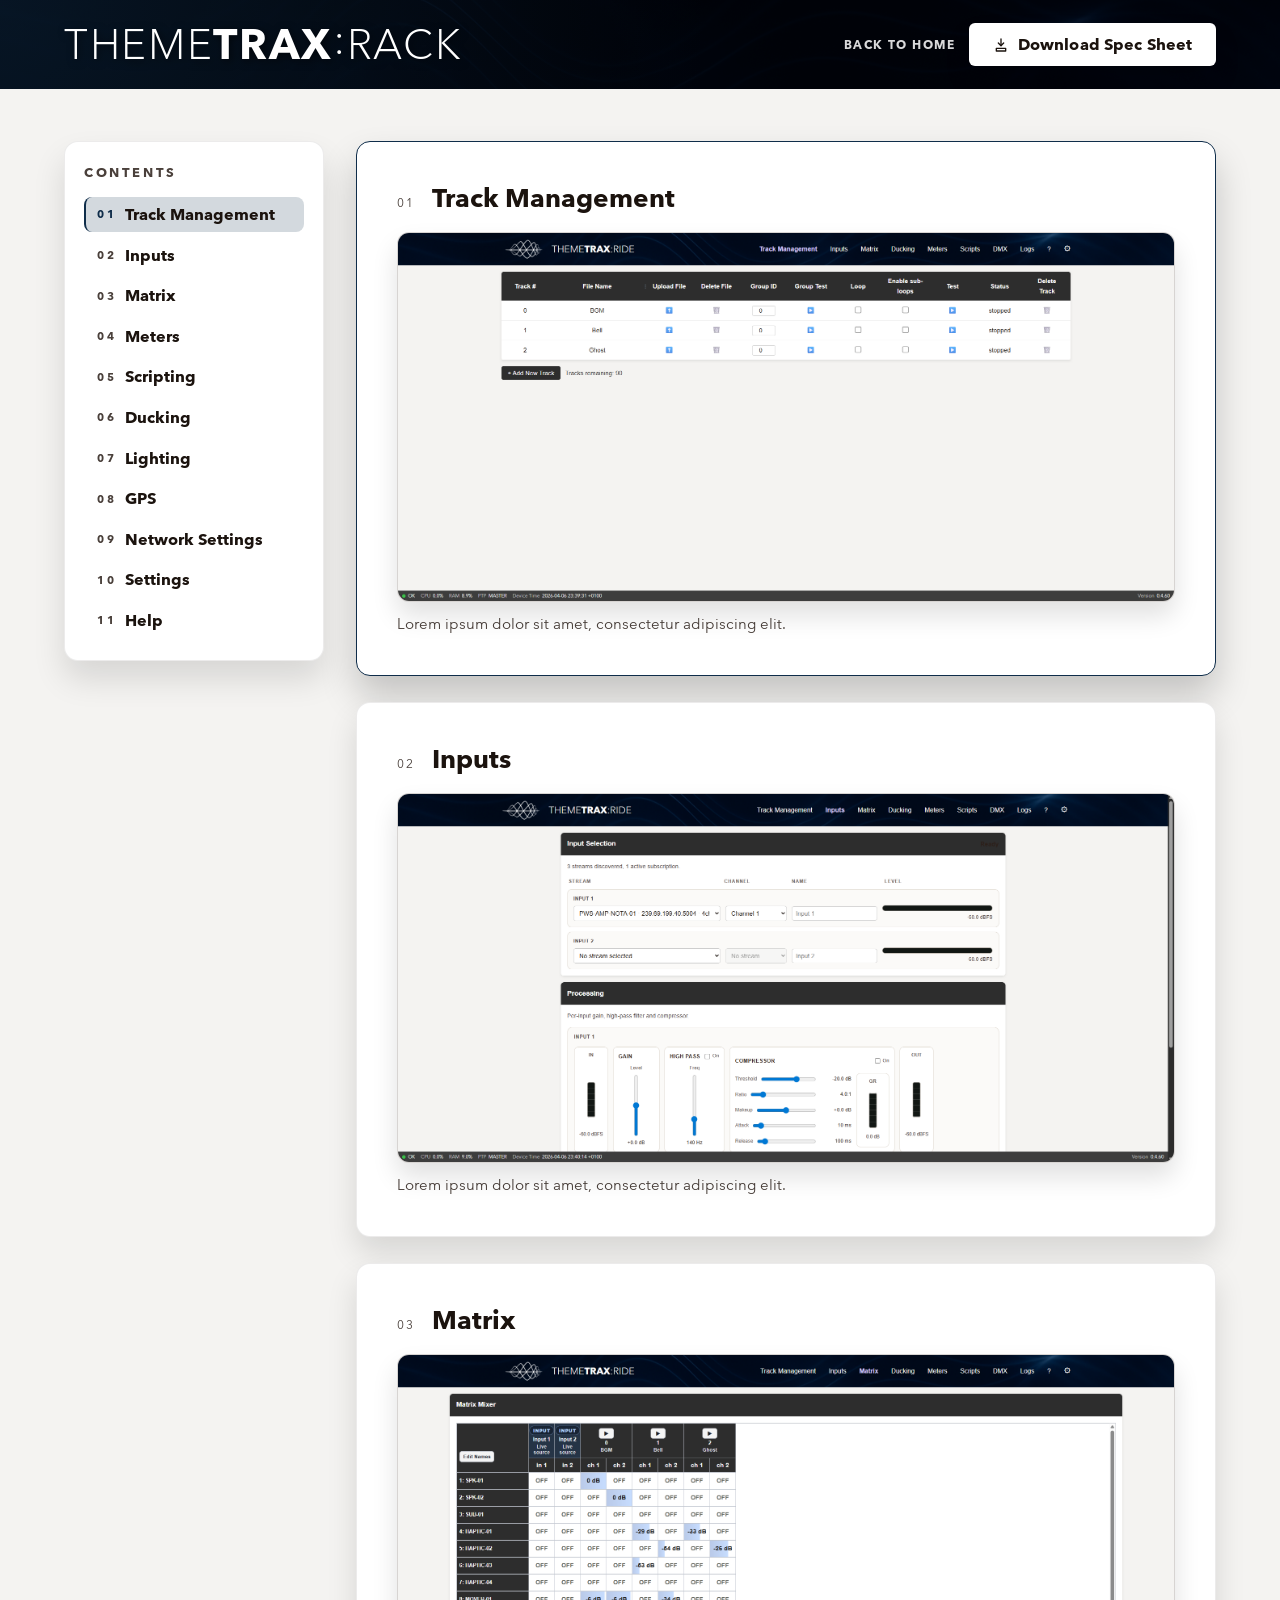
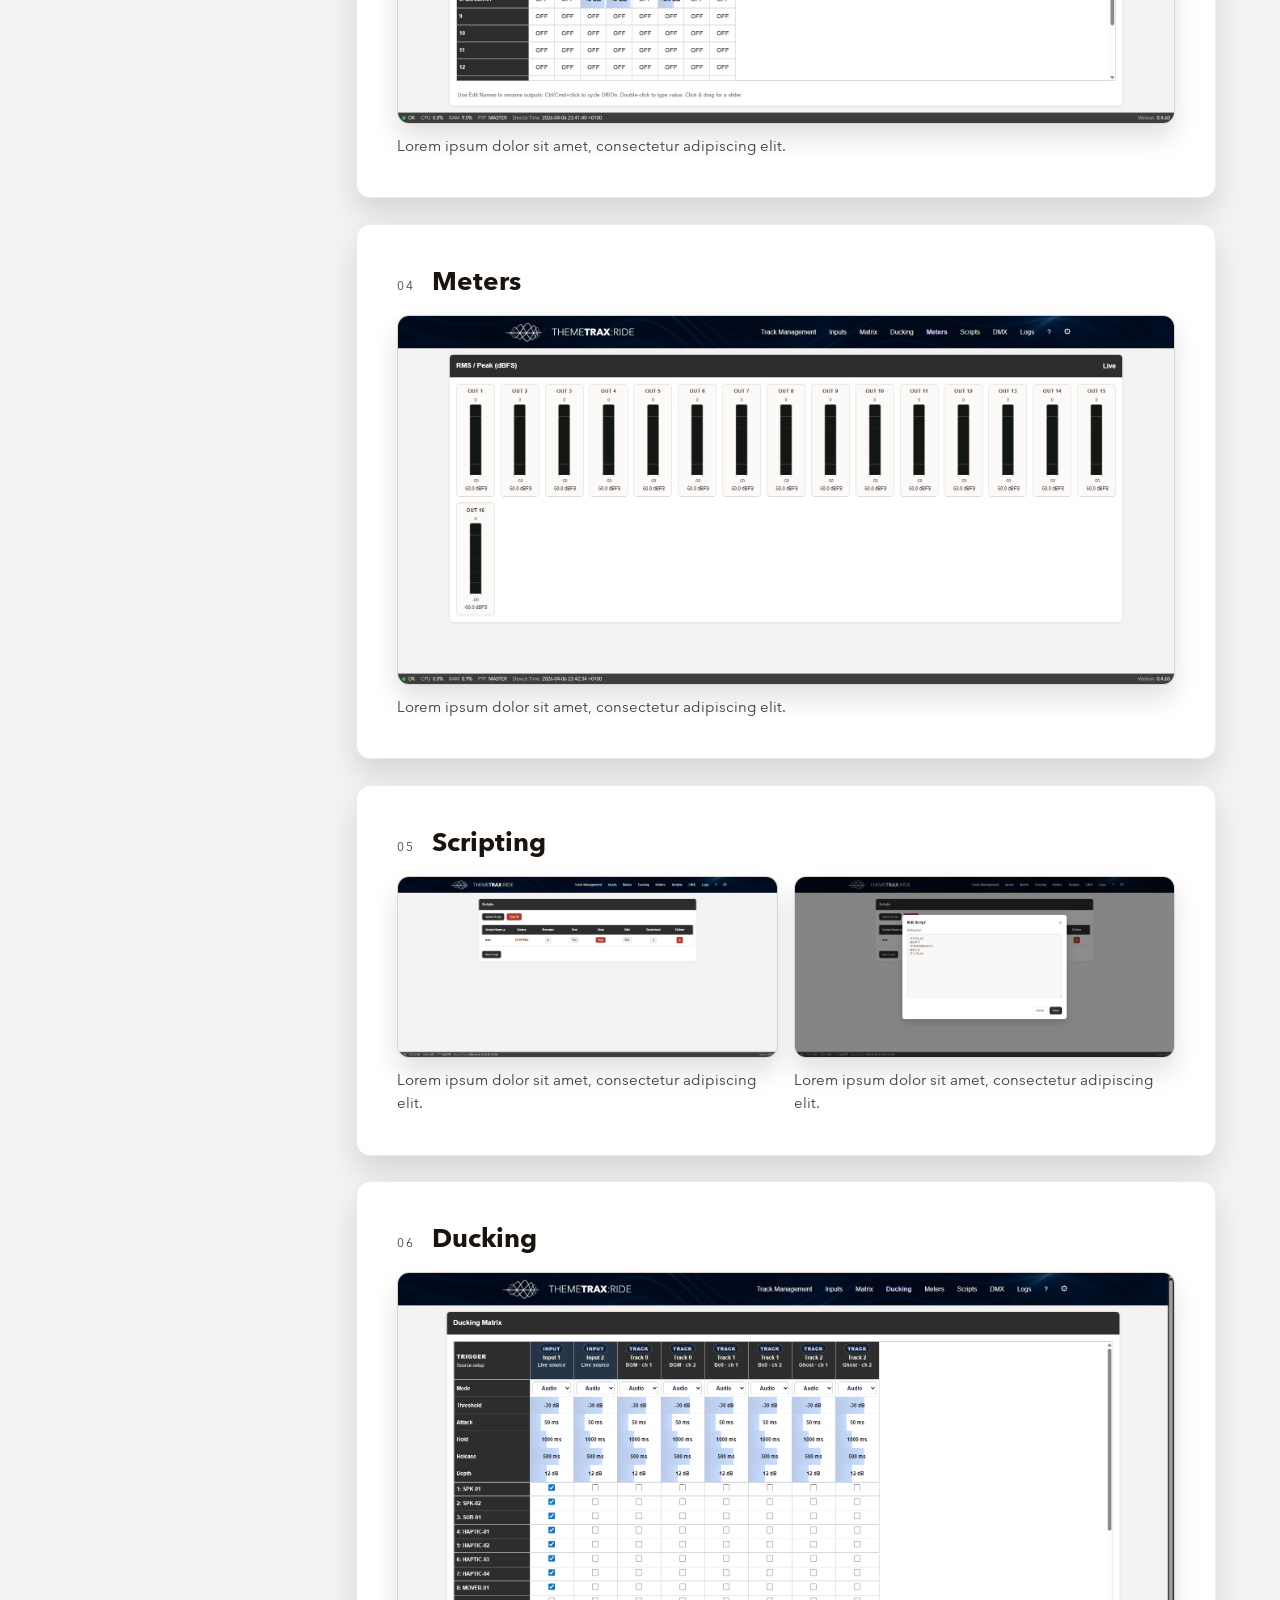
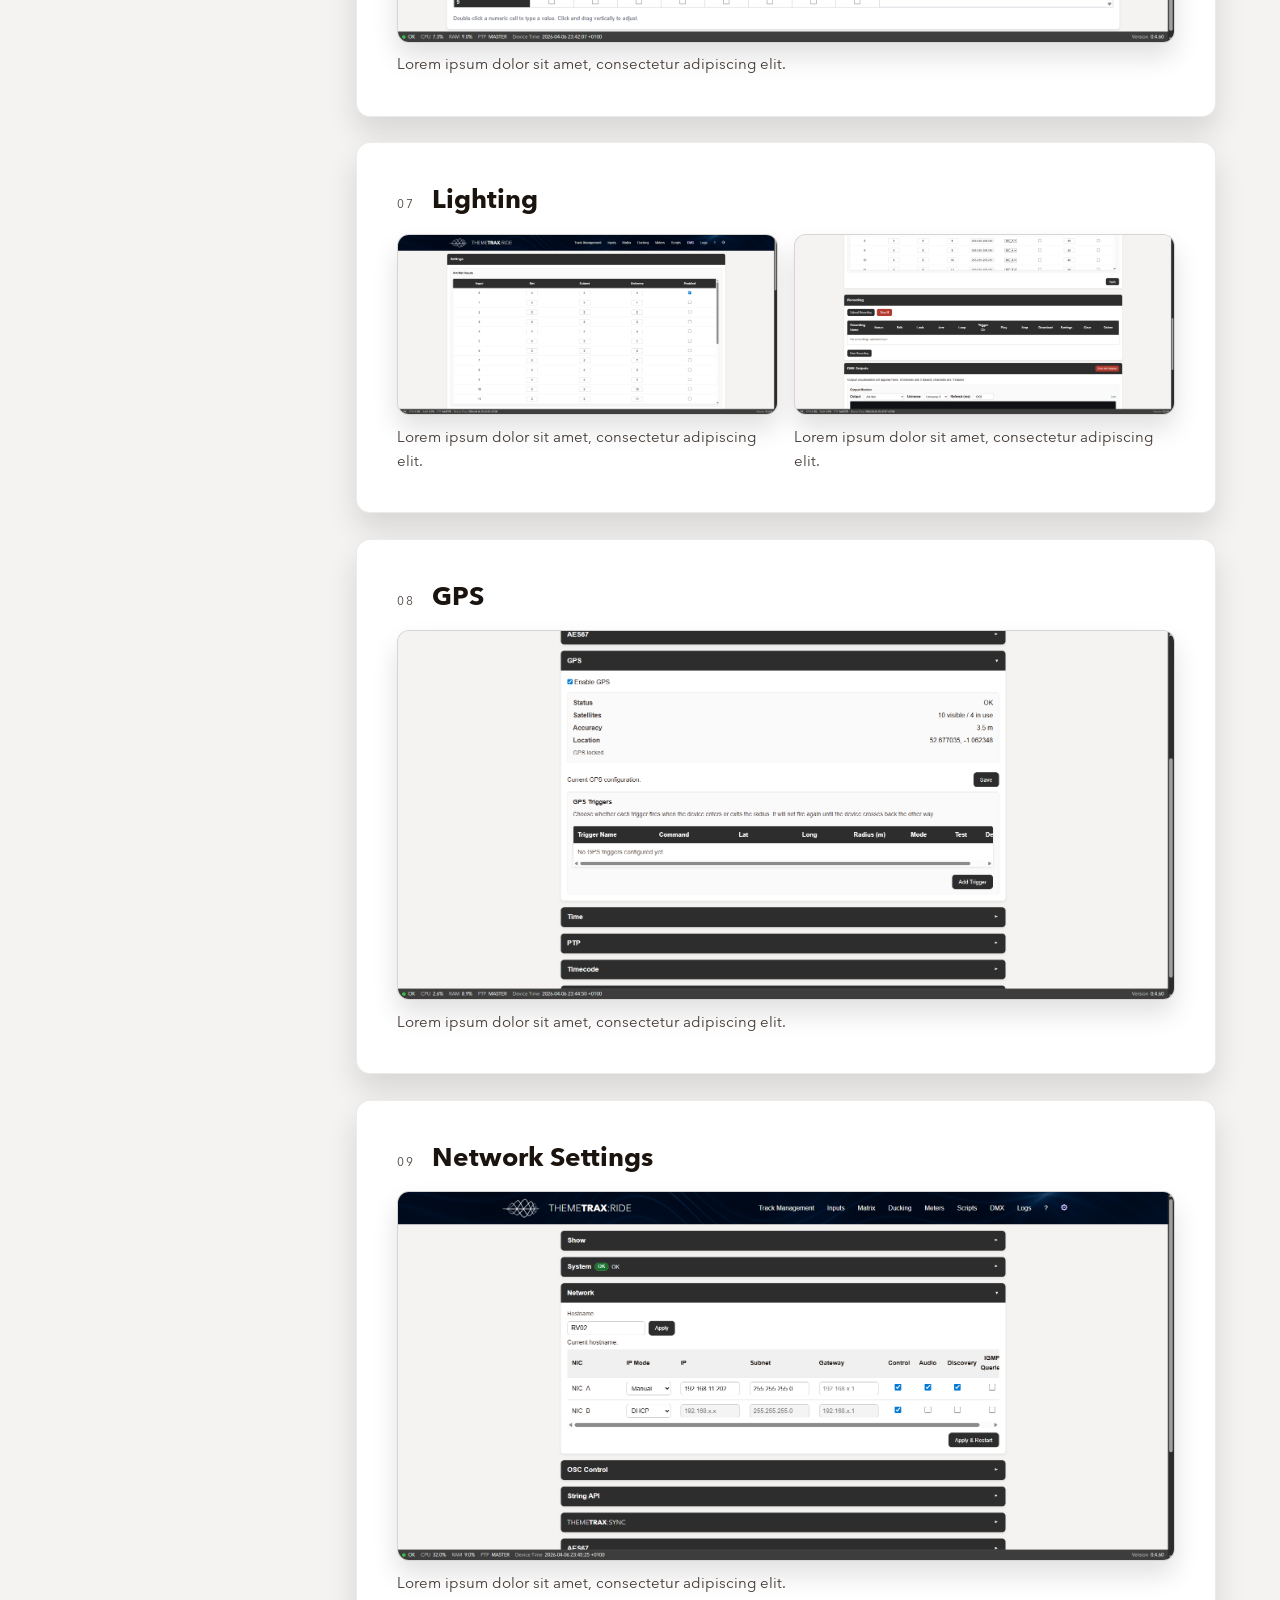
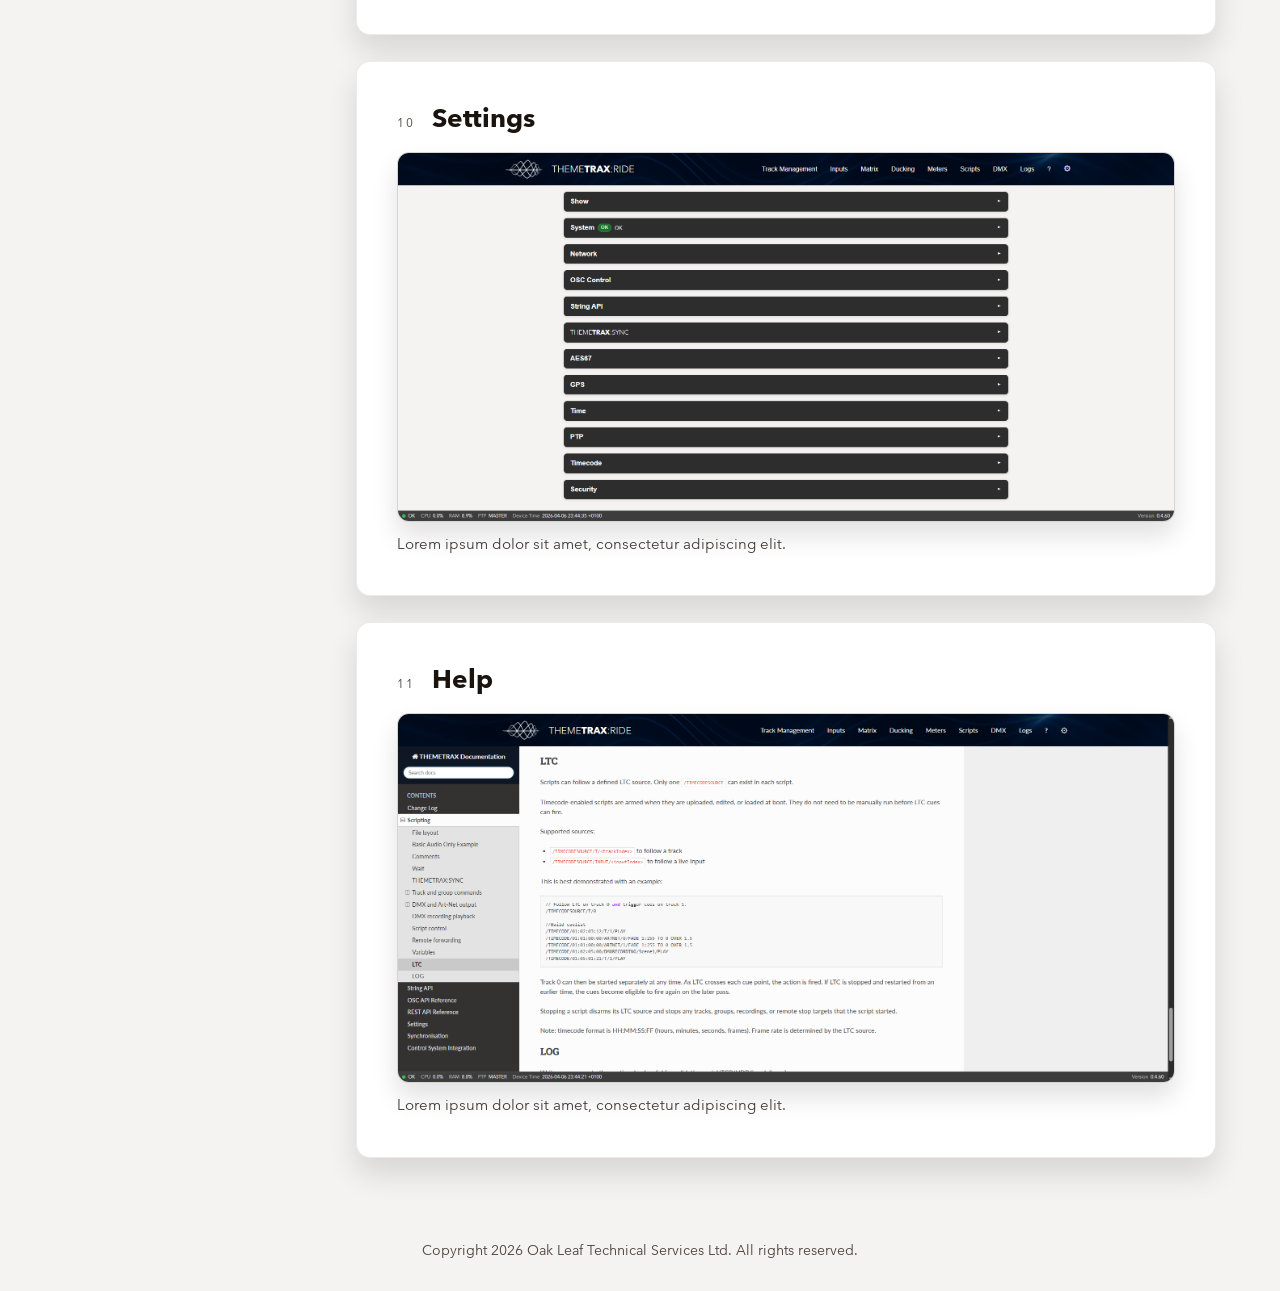
==== commit b361a72a: "Added text etc to the explore RIDE" ====
--- a/Rack.html
+++ b/Rack.html
@@ -10,7 +10,7 @@
     <main class="page">
       <header class="explore-hero">
         <div class="section-inner explore-hero__bar">
-          <a class="logo-text logo-text-white explore-hero__logo" href="index.html">
+          <a class="logo-text logo-text-xl logo-text-white explore-hero__logo" href="index.html">
             <span class="logo-theme">THEME</span>TRAX<span class="logo-theme logo-colon">:</span><span class="logo-theme">RACK</span>
           </a>
           <div class="explore-hero__actions">
@@ -24,13 +24,6 @@
               Download Spec Sheet
             </a>
           </div>
-        </div>
-        <div class="section-inner explore-hero__content">
-          <p class="explore-hero__eyebrow">Explore</p>
-          <h1 class="logo-text logo-text-white explore-hero__title">
-            <span class="logo-theme">THEME</span>TRAX<span class="logo-theme logo-colon">:</span><span class="logo-theme">RACK</span>
-          </h1>
-          <p class="explore-hero__subtitle">Select a chapter from the contents panel to begin.</p>
         </div>
       </header>
 
--- a/styles.css
+++ b/styles.css
@@ -614,7 +614,7 @@
   position: relative;
   overflow: hidden;
   color: #ffffff;
-  padding: clamp(1.5rem, 3vw, 3rem) 0 clamp(1.6rem, 4vw, 4rem);
+  padding: clamp(1rem, 1.5vw, 3rem);
   background-image: linear-gradient(135deg, rgba(7, 18, 31, 0.92), rgba(15, 45, 74, 0.86)),
     url("images/background.png");
   background-size: cover;
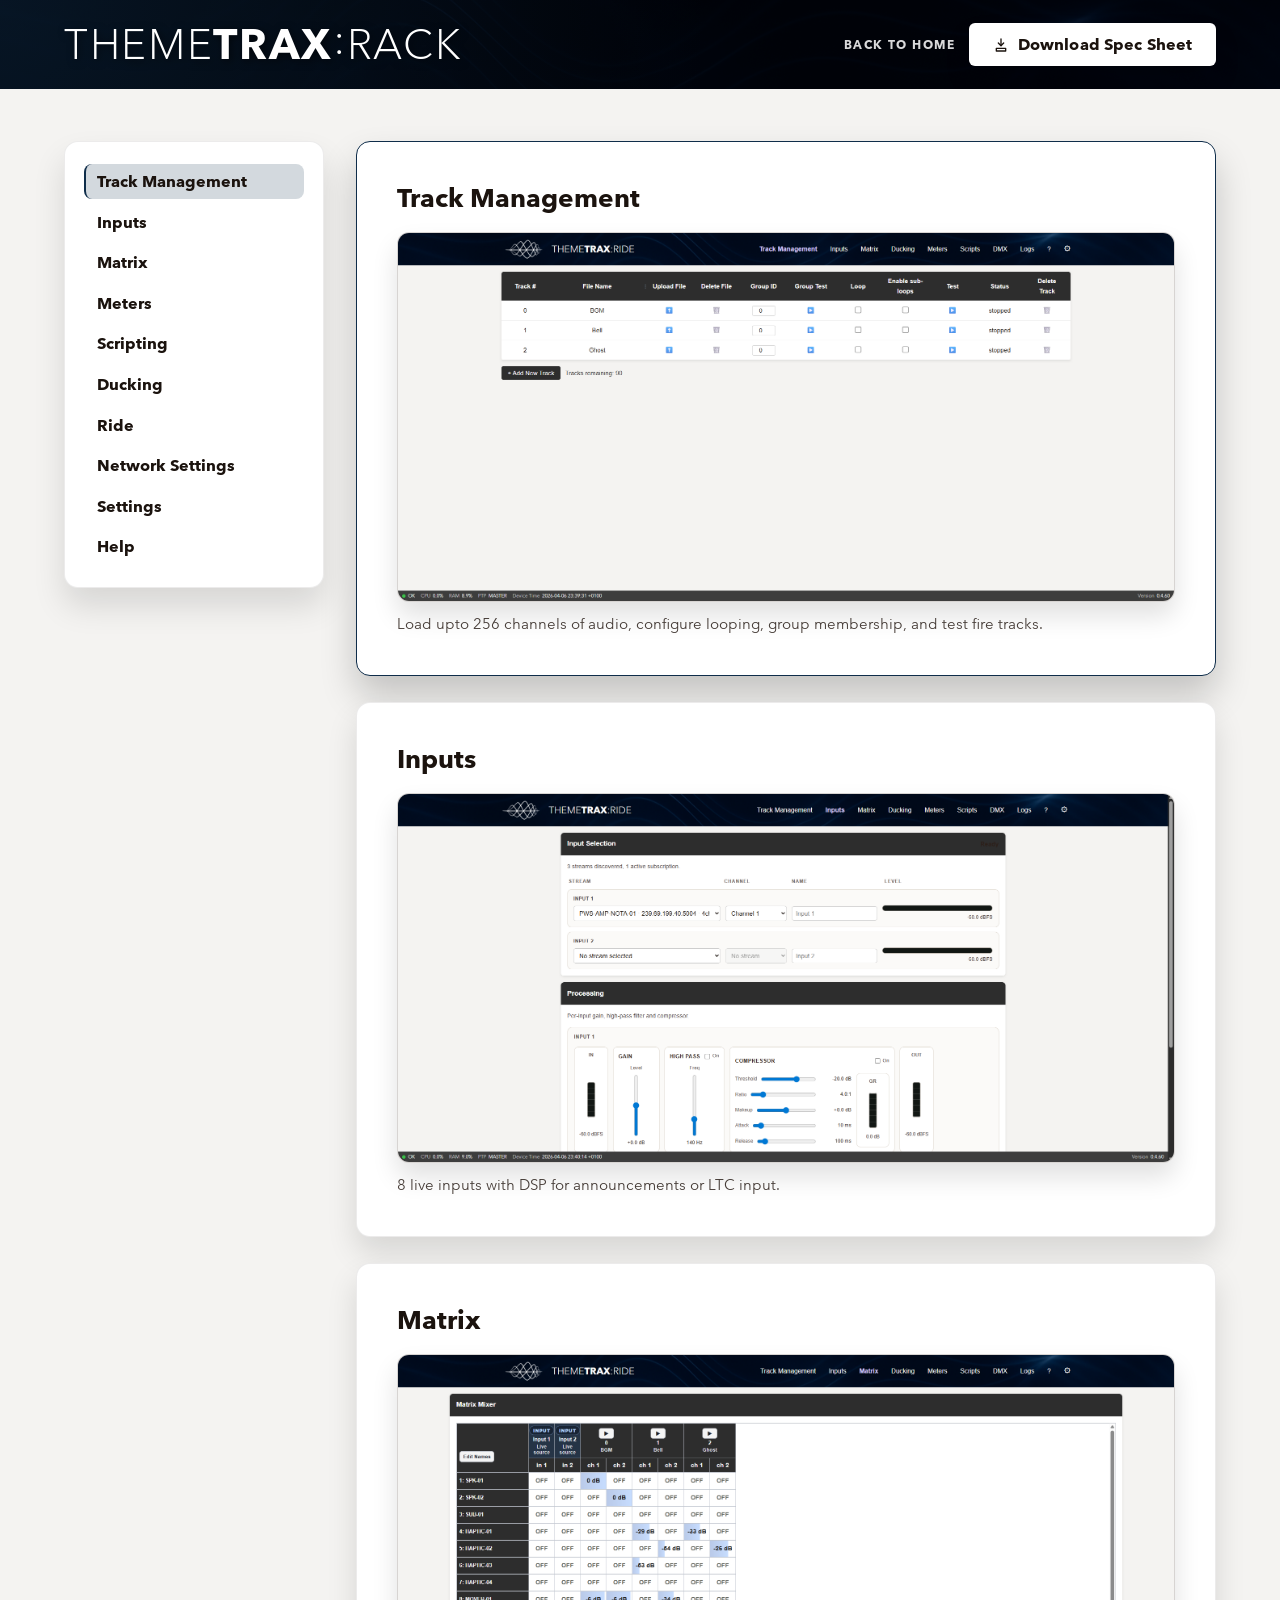
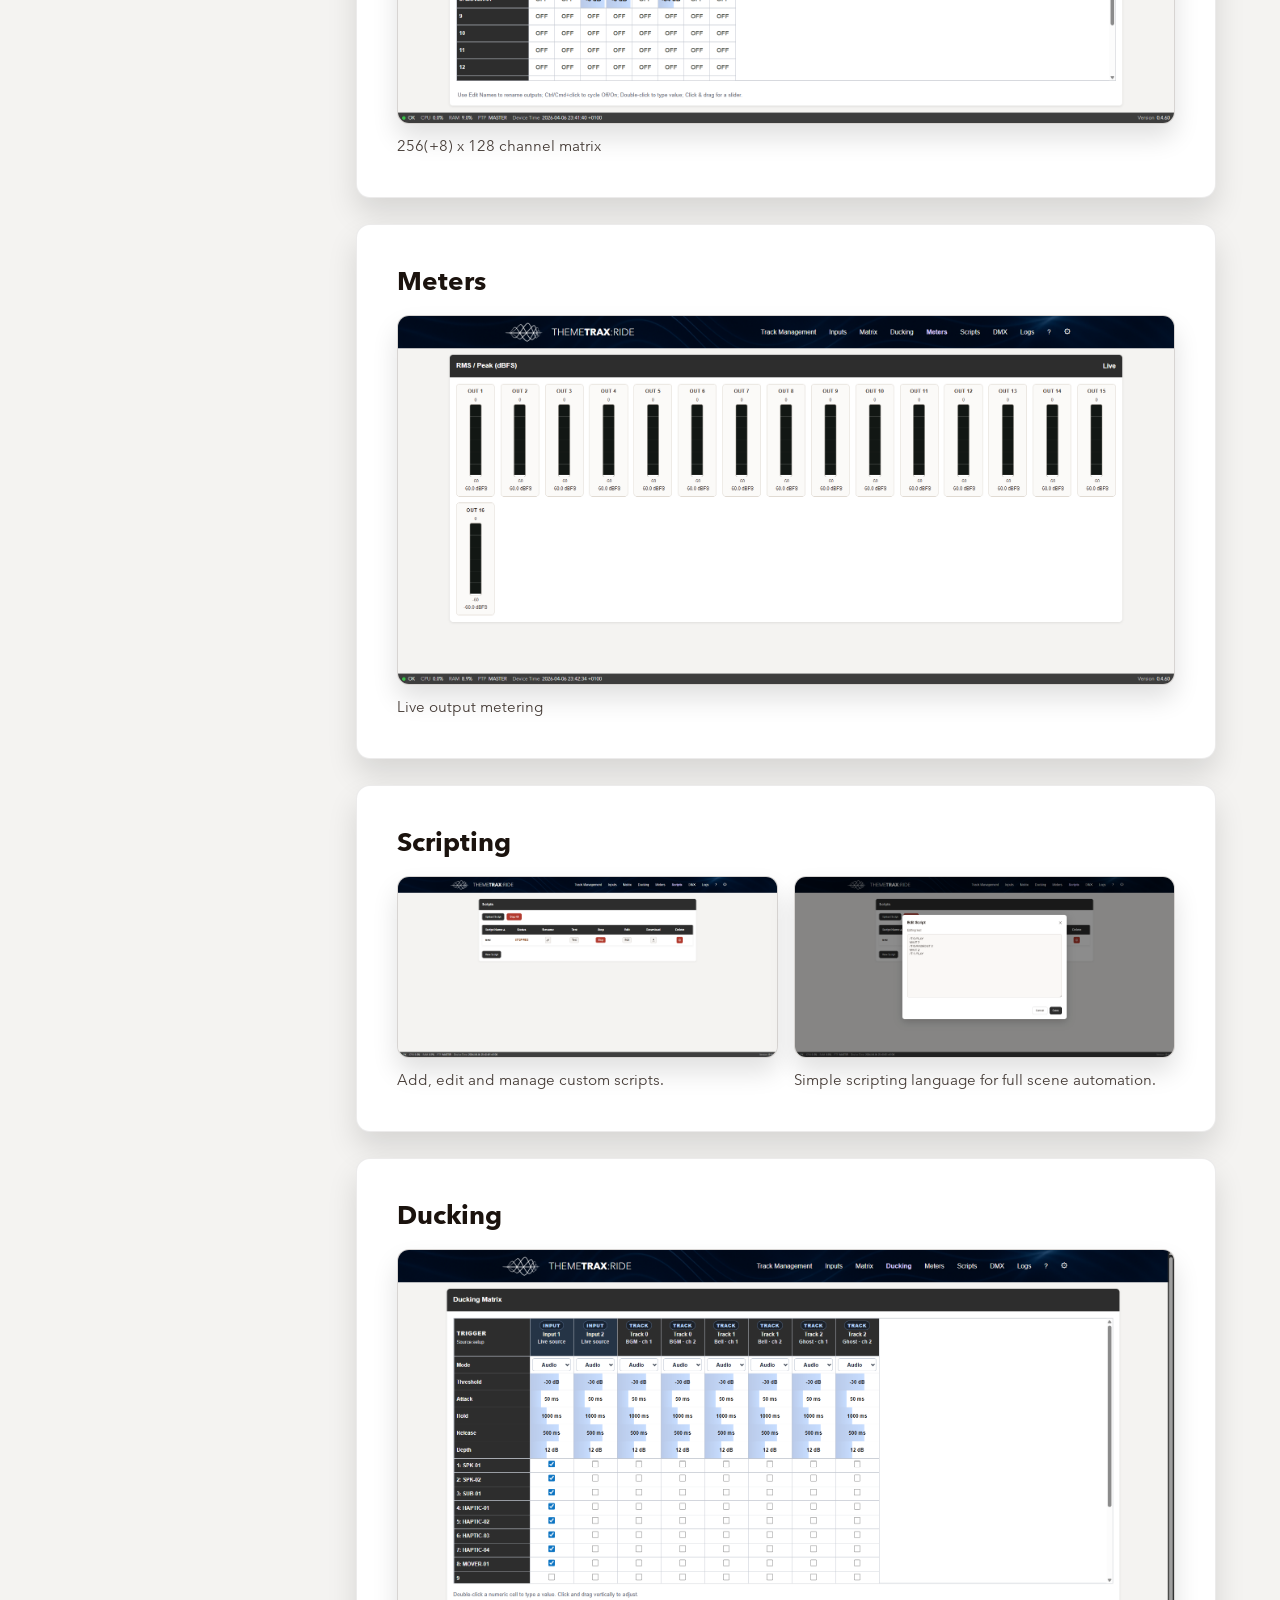
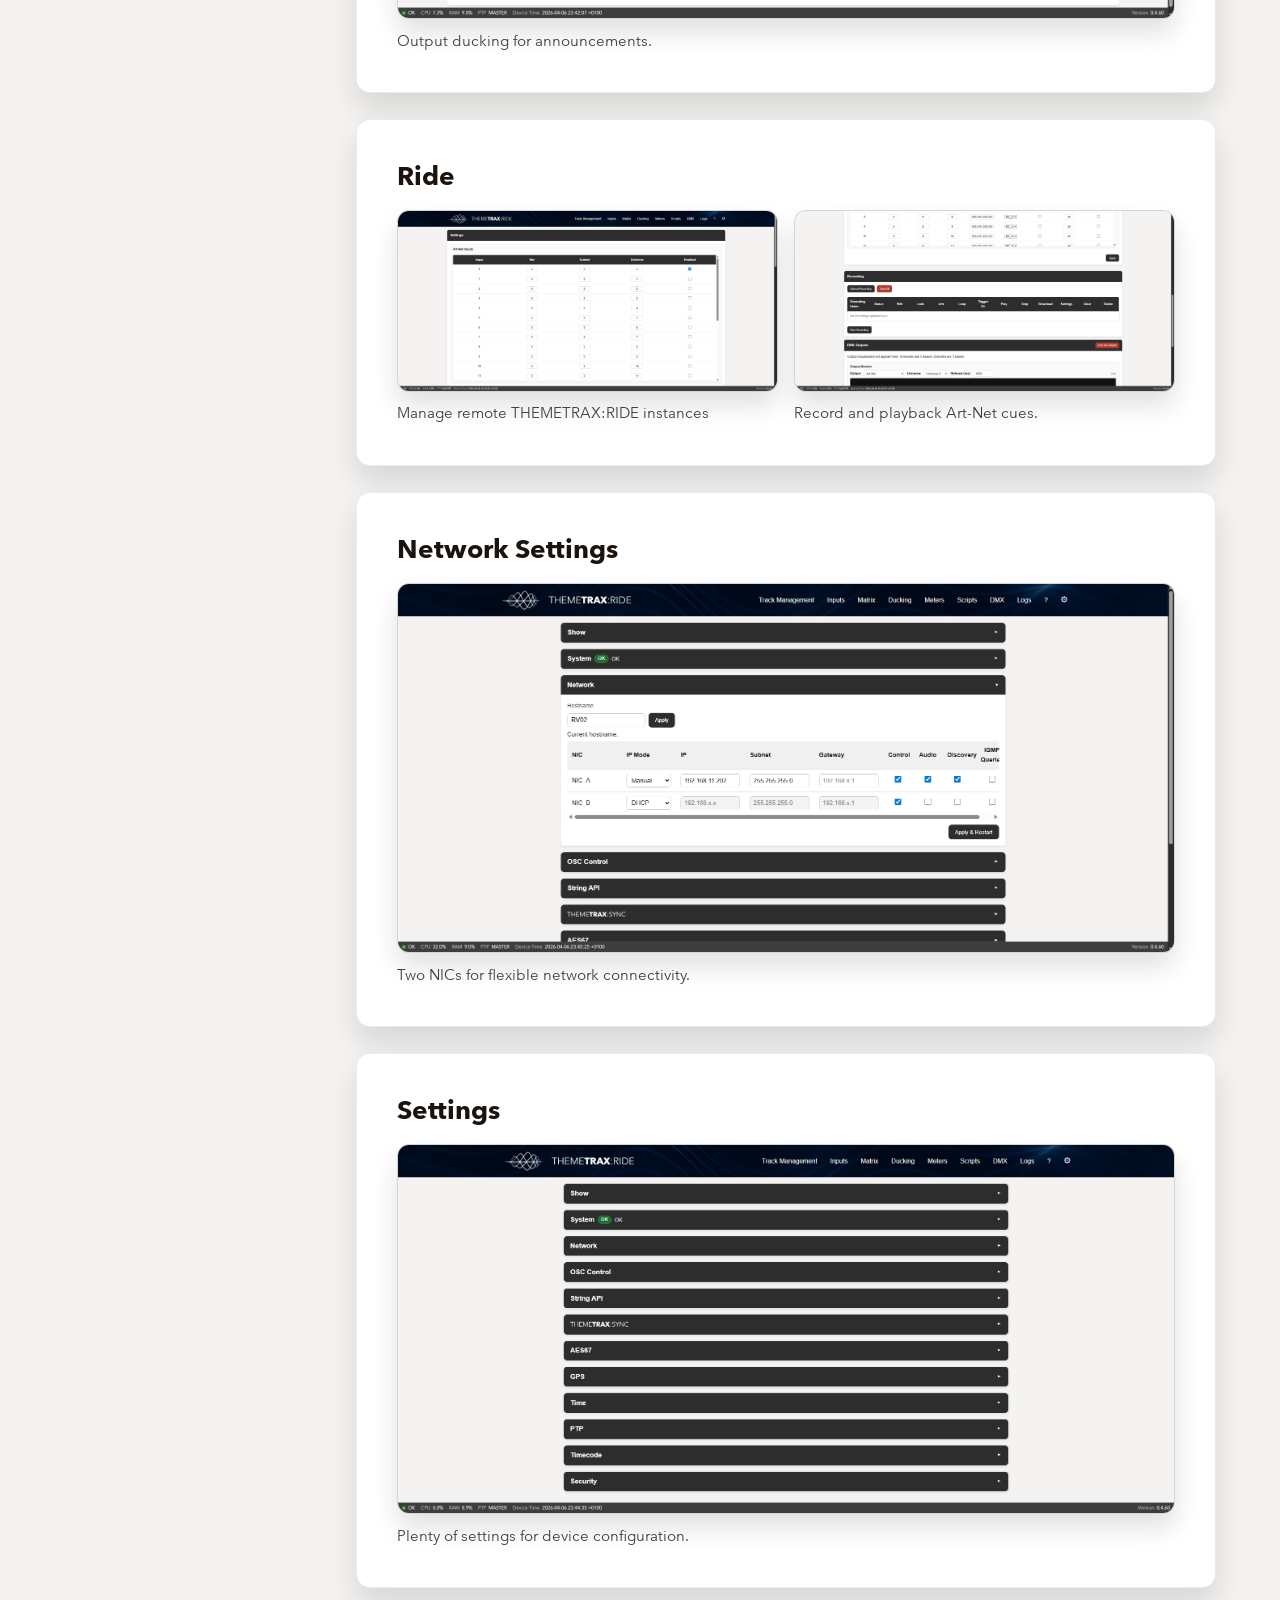
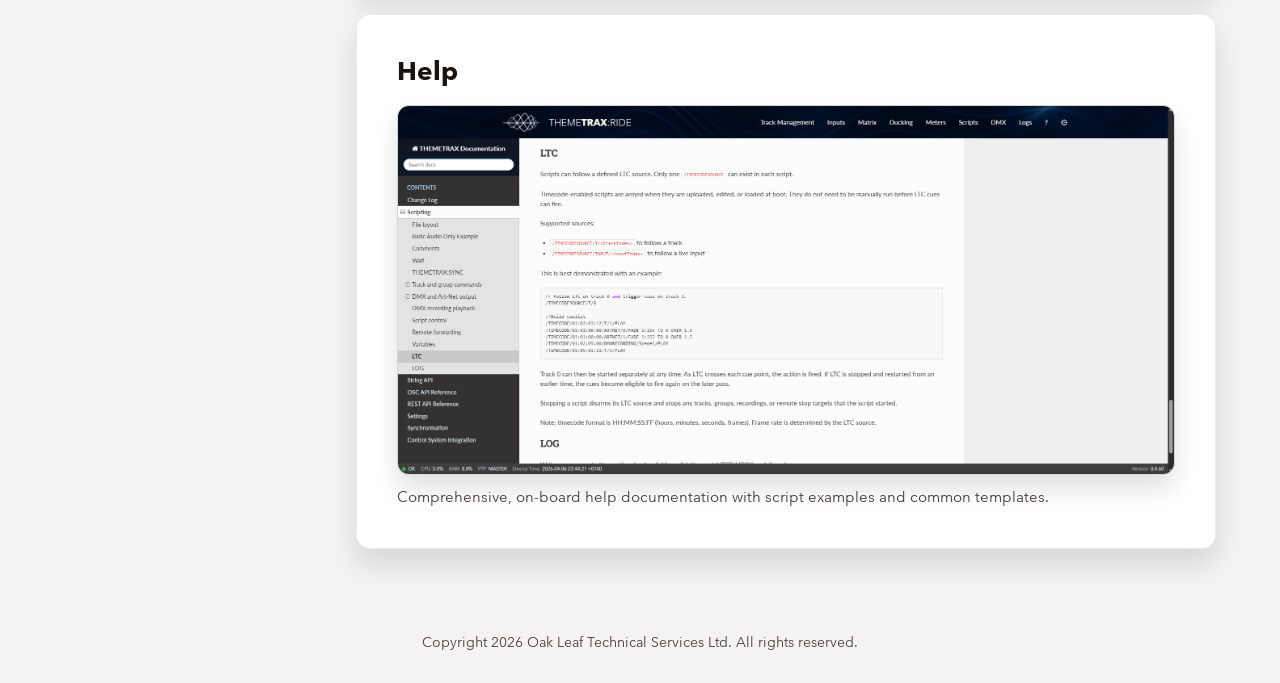
==== commit e8958314: "Text to RACK (needs images)" ====
--- a/Rack.html
+++ b/Rack.html
@@ -30,40 +30,36 @@
       <section class="explore-shell">
         <div class="section-inner explore-layout">
           <aside class="explore-toc" aria-label="Chapter navigation">
-            <h2>Contents</h2>
             <ul>
               <li>
-                <a href="#chapter-track-management" aria-current="true"><span class="toc-index">01</span>Track Management</a>
-              </li>
-              <li>
-                <a href="#chapter-inputs"><span class="toc-index">02</span>Inputs</a>
-              </li>
-              <li>
-                <a href="#chapter-matrix"><span class="toc-index">03</span>Matrix</a>
-              </li>
-              <li>
-                <a href="#chapter-meters"><span class="toc-index">04</span>Meters</a>
-              </li>
-              <li>
-                <a href="#chapter-scripting"><span class="toc-index">05</span>Scripting</a>
-              </li>
-              <li>
-                <a href="#chapter-ducking"><span class="toc-index">06</span>Ducking</a>
-              </li>
-              <li>
-                <a href="#chapter-lighting"><span class="toc-index">07</span>Lighting</a>
-              </li>
-              <li>
-                <a href="#chapter-gps"><span class="toc-index">08</span>GPS</a>
-              </li>
-              <li>
-                <a href="#chapter-network-settings"><span class="toc-index">09</span>Network Settings</a>
-              </li>
-              <li>
-                <a href="#chapter-settings"><span class="toc-index">10</span>Settings</a>
-              </li>
-              <li>
-                <a href="#chapter-help"><span class="toc-index">11</span>Help</a>
+                <a href="#chapter-track-management" aria-current="true">Track Management</a>
+              </li>
+              <li>
+                <a href="#chapter-inputs">Inputs</a>
+              </li>
+              <li>
+                <a href="#chapter-matrix">Matrix</a>
+              </li>
+              <li>
+                <a href="#chapter-meters">Meters</a>
+              </li>
+              <li>
+                <a href="#chapter-scripting">Scripting</a>
+              </li>
+              <li>
+                <a href="#chapter-ducking">Ducking</a>
+              </li>
+              <li>
+                <a href="#chapter-ride">Ride</a>
+              </li>
+              <li>
+                <a href="#chapter-network-settings">Network Settings</a>
+              </li>
+              <li>
+                <a href="#chapter-settings">Settings</a>
+              </li>
+              <li>
+                <a href="#chapter-help">Help</a>
               </li>
             </ul>
           </aside>
@@ -71,7 +67,7 @@
           <div class="chapter-content">
             <section class="chapter-section" id="chapter-track-management" data-chapter>
               <div class="chapter-header">
-                <span class="chapter-index">01</span>
+                
                 <h2>Track Management</h2>
               </div>
               <div class="chapter-media">
@@ -85,13 +81,13 @@
                       </svg>
                     </span>
                   </a>
-                  <figcaption class="chapter-caption">Lorem ipsum dolor sit amet, consectetur adipiscing elit.</figcaption>
+                  <figcaption class="chapter-caption">Load upto 256 channels of audio, configure looping, group membership, and test fire tracks.</figcaption>
                 </figure>
               </div>
             </section>
             <section class="chapter-section" id="chapter-inputs" data-chapter>
               <div class="chapter-header">
-                <span class="chapter-index">02</span>
+                
                 <h2>Inputs</h2>
               </div>
               <div class="chapter-media">
@@ -105,13 +101,13 @@
                       </svg>
                     </span>
                   </a>
-                  <figcaption class="chapter-caption">Lorem ipsum dolor sit amet, consectetur adipiscing elit.</figcaption>
+                  <figcaption class="chapter-caption">8 live inputs with DSP for announcements or LTC input.</figcaption>
                 </figure>
               </div>
             </section>
             <section class="chapter-section" id="chapter-matrix" data-chapter>
               <div class="chapter-header">
-                <span class="chapter-index">03</span>
+                
                 <h2>Matrix</h2>
               </div>
               <div class="chapter-media">
@@ -125,13 +121,13 @@
                       </svg>
                     </span>
                   </a>
-                  <figcaption class="chapter-caption">Lorem ipsum dolor sit amet, consectetur adipiscing elit.</figcaption>
+                  <figcaption class="chapter-caption">256(+8) x 128 channel matrix</figcaption>
                 </figure>
               </div>
             </section>
             <section class="chapter-section" id="chapter-meters" data-chapter>
               <div class="chapter-header">
-                <span class="chapter-index">04</span>
+                
                 <h2>Meters</h2>
               </div>
               <div class="chapter-media">
@@ -145,13 +141,13 @@
                       </svg>
                     </span>
                   </a>
-                  <figcaption class="chapter-caption">Lorem ipsum dolor sit amet, consectetur adipiscing elit.</figcaption>
+                  <figcaption class="chapter-caption">Live output metering</figcaption>
                 </figure>
               </div>
             </section>
             <section class="chapter-section" id="chapter-scripting" data-chapter>
               <div class="chapter-header">
-                <span class="chapter-index">05</span>
+                
                 <h2>Scripting</h2>
               </div>
               <div class="chapter-media">
@@ -165,7 +161,7 @@
                       </svg>
                     </span>
                   </a>
-                  <figcaption class="chapter-caption">Lorem ipsum dolor sit amet, consectetur adipiscing elit.</figcaption>
+                  <figcaption class="chapter-caption">Add, edit and manage custom scripts.</figcaption>
                 </figure>
                 <figure class="chapter-figure">
                   <a class="chapter-image" href="images/Explore-Rack/Rack-Scripts2.png" data-zoomable data-caption="Scripting - Scripts 02" aria-label="View full size Scripting - Scripts 02 screenshot">
@@ -177,13 +173,13 @@
                       </svg>
                     </span>
                   </a>
-                  <figcaption class="chapter-caption">Lorem ipsum dolor sit amet, consectetur adipiscing elit.</figcaption>
+                  <figcaption class="chapter-caption">Simple scripting language for full scene automation.</figcaption>
                 </figure>
               </div>
             </section>
             <section class="chapter-section" id="chapter-ducking" data-chapter>
               <div class="chapter-header">
-                <span class="chapter-index">06</span>
+                
                 <h2>Ducking</h2>
               </div>
               <div class="chapter-media">
@@ -197,65 +193,44 @@
                       </svg>
                     </span>
                   </a>
-                  <figcaption class="chapter-caption">Lorem ipsum dolor sit amet, consectetur adipiscing elit.</figcaption>
-                </figure>
-              </div>
-            </section>
-            <section class="chapter-section" id="chapter-lighting" data-chapter>
-              <div class="chapter-header">
-                <span class="chapter-index">07</span>
-                <h2>Lighting</h2>
-              </div>
-              <div class="chapter-media">
-                <figure class="chapter-figure">
-                  <a class="chapter-image" href="images/Explore-Rack/Rack-DMX1.png" data-zoomable data-caption="Lighting - DMX 01" aria-label="View full size Lighting - DMX 01 screenshot">
-                    <img src="images/Explore-Rack/Rack-DMX1.png" alt="Lighting DMX screen 01." loading="lazy" />
-                    <span class="chapter-zoom" aria-hidden="true">
-                      <svg class="icon" viewBox="0 0 24 24" aria-hidden="true" focusable="false">
-                        <circle cx="11" cy="11" r="7" />
-                        <path d="m16.5 16.5 4 4" />
-                      </svg>
-                    </span>
-                  </a>
-                  <figcaption class="chapter-caption">Lorem ipsum dolor sit amet, consectetur adipiscing elit.</figcaption>
-                </figure>
-                <figure class="chapter-figure">
-                  <a class="chapter-image" href="images/Explore-Rack/Rack-DMX2.png" data-zoomable data-caption="Lighting - DMX 02" aria-label="View full size Lighting - DMX 02 screenshot">
-                    <img src="images/Explore-Rack/Rack-DMX2.png" alt="Lighting DMX screen 02." loading="lazy" />
-                    <span class="chapter-zoom" aria-hidden="true">
-                      <svg class="icon" viewBox="0 0 24 24" aria-hidden="true" focusable="false">
-                        <circle cx="11" cy="11" r="7" />
-                        <path d="m16.5 16.5 4 4" />
-                      </svg>
-                    </span>
-                  </a>
-                  <figcaption class="chapter-caption">Lorem ipsum dolor sit amet, consectetur adipiscing elit.</figcaption>
-                </figure>
-              </div>
-            </section>
-            <section class="chapter-section" id="chapter-gps" data-chapter>
-              <div class="chapter-header">
-                <span class="chapter-index">08</span>
-                <h2>GPS</h2>
-              </div>
-              <div class="chapter-media">
-                <figure class="chapter-figure">
-                  <a class="chapter-image" href="images/Explore-Rack/Rack-GPS.png" data-zoomable data-caption="GPS" aria-label="View full size GPS screenshot">
-                    <img src="images/Explore-Rack/Rack-GPS.png" alt="GPS screen." loading="lazy" />
-                    <span class="chapter-zoom" aria-hidden="true">
-                      <svg class="icon" viewBox="0 0 24 24" aria-hidden="true" focusable="false">
-                        <circle cx="11" cy="11" r="7" />
-                        <path d="m16.5 16.5 4 4" />
-                      </svg>
-                    </span>
-                  </a>
-                  <figcaption class="chapter-caption">Lorem ipsum dolor sit amet, consectetur adipiscing elit.</figcaption>
+                  <figcaption class="chapter-caption">Output ducking for announcements.</figcaption>
+                </figure>
+              </div>
+            </section>
+            <section class="chapter-section" id="chapter-ride" data-chapter>
+              <div class="chapter-header">
+                <h2>Ride</h2>
+              </div>
+              <div class="chapter-media">
+                <figure class="chapter-figure">
+                  <a class="chapter-image" href="images/Explore-Rack/Rack-DMX1.png" data-zoomable data-caption="Ride - DMX 01" aria-label="View full size Ride - DMX 01 screenshot">
+                    <img src="images/Explore-Rack/Rack-DMX1.png" alt="Ride DMX screen 01." loading="lazy" />
+                    <span class="chapter-zoom" aria-hidden="true">
+                      <svg class="icon" viewBox="0 0 24 24" aria-hidden="true" focusable="false">
+                        <circle cx="11" cy="11" r="7" />
+                        <path d="m16.5 16.5 4 4" />
+                      </svg>
+                    </span>
+                  </a>
+                  <figcaption class="chapter-caption">Manage remote THEMETRAX:RIDE instances</figcaption>
+                </figure>
+                <figure class="chapter-figure">
+                  <a class="chapter-image" href="images/Explore-Rack/Rack-DMX2.png" data-zoomable data-caption="Ride - DMX 02" aria-label="View full size Ride - DMX 02 screenshot">
+                    <img src="images/Explore-Rack/Rack-DMX2.png" alt="Ride DMX screen 02." loading="lazy" />
+                    <span class="chapter-zoom" aria-hidden="true">
+                      <svg class="icon" viewBox="0 0 24 24" aria-hidden="true" focusable="false">
+                        <circle cx="11" cy="11" r="7" />
+                        <path d="m16.5 16.5 4 4" />
+                      </svg>
+                    </span>
+                  </a>
+                  <figcaption class="chapter-caption">Record and playback Art-Net cues.</figcaption>
                 </figure>
               </div>
             </section>
             <section class="chapter-section" id="chapter-network-settings" data-chapter>
               <div class="chapter-header">
-                <span class="chapter-index">09</span>
+                
                 <h2>Network Settings</h2>
               </div>
               <div class="chapter-media">
@@ -269,13 +244,13 @@
                       </svg>
                     </span>
                   </a>
-                  <figcaption class="chapter-caption">Lorem ipsum dolor sit amet, consectetur adipiscing elit.</figcaption>
+                  <figcaption class="chapter-caption">Two NICs for flexible network connectivity.</figcaption>
                 </figure>
               </div>
             </section>
             <section class="chapter-section" id="chapter-settings" data-chapter>
               <div class="chapter-header">
-                <span class="chapter-index">10</span>
+                
                 <h2>Settings</h2>
               </div>
               <div class="chapter-media">
@@ -289,13 +264,13 @@
                       </svg>
                     </span>
                   </a>
-                  <figcaption class="chapter-caption">Lorem ipsum dolor sit amet, consectetur adipiscing elit.</figcaption>
+                  <figcaption class="chapter-caption">Plenty of settings for device configuration.</figcaption>
                 </figure>
               </div>
             </section>
             <section class="chapter-section" id="chapter-help" data-chapter>
               <div class="chapter-header">
-                <span class="chapter-index">11</span>
+                
                 <h2>Help</h2>
               </div>
               <div class="chapter-media">
@@ -309,7 +284,7 @@
                       </svg>
                     </span>
                   </a>
-                  <figcaption class="chapter-caption">Lorem ipsum dolor sit amet, consectetur adipiscing elit.</figcaption>
+                  <figcaption class="chapter-caption">Comprehensive, on-board help documentation with script examples and common templates.</figcaption>
                 </figure>
               </div>
             </section>
--- a/styles.css
+++ b/styles.css
@@ -724,7 +724,7 @@
 
 .explore-toc ul {
   list-style: none;
-  margin-top: 1rem;
+  /* margin-top: 1rem; */
   display: grid;
   gap: 0.35rem;
 }
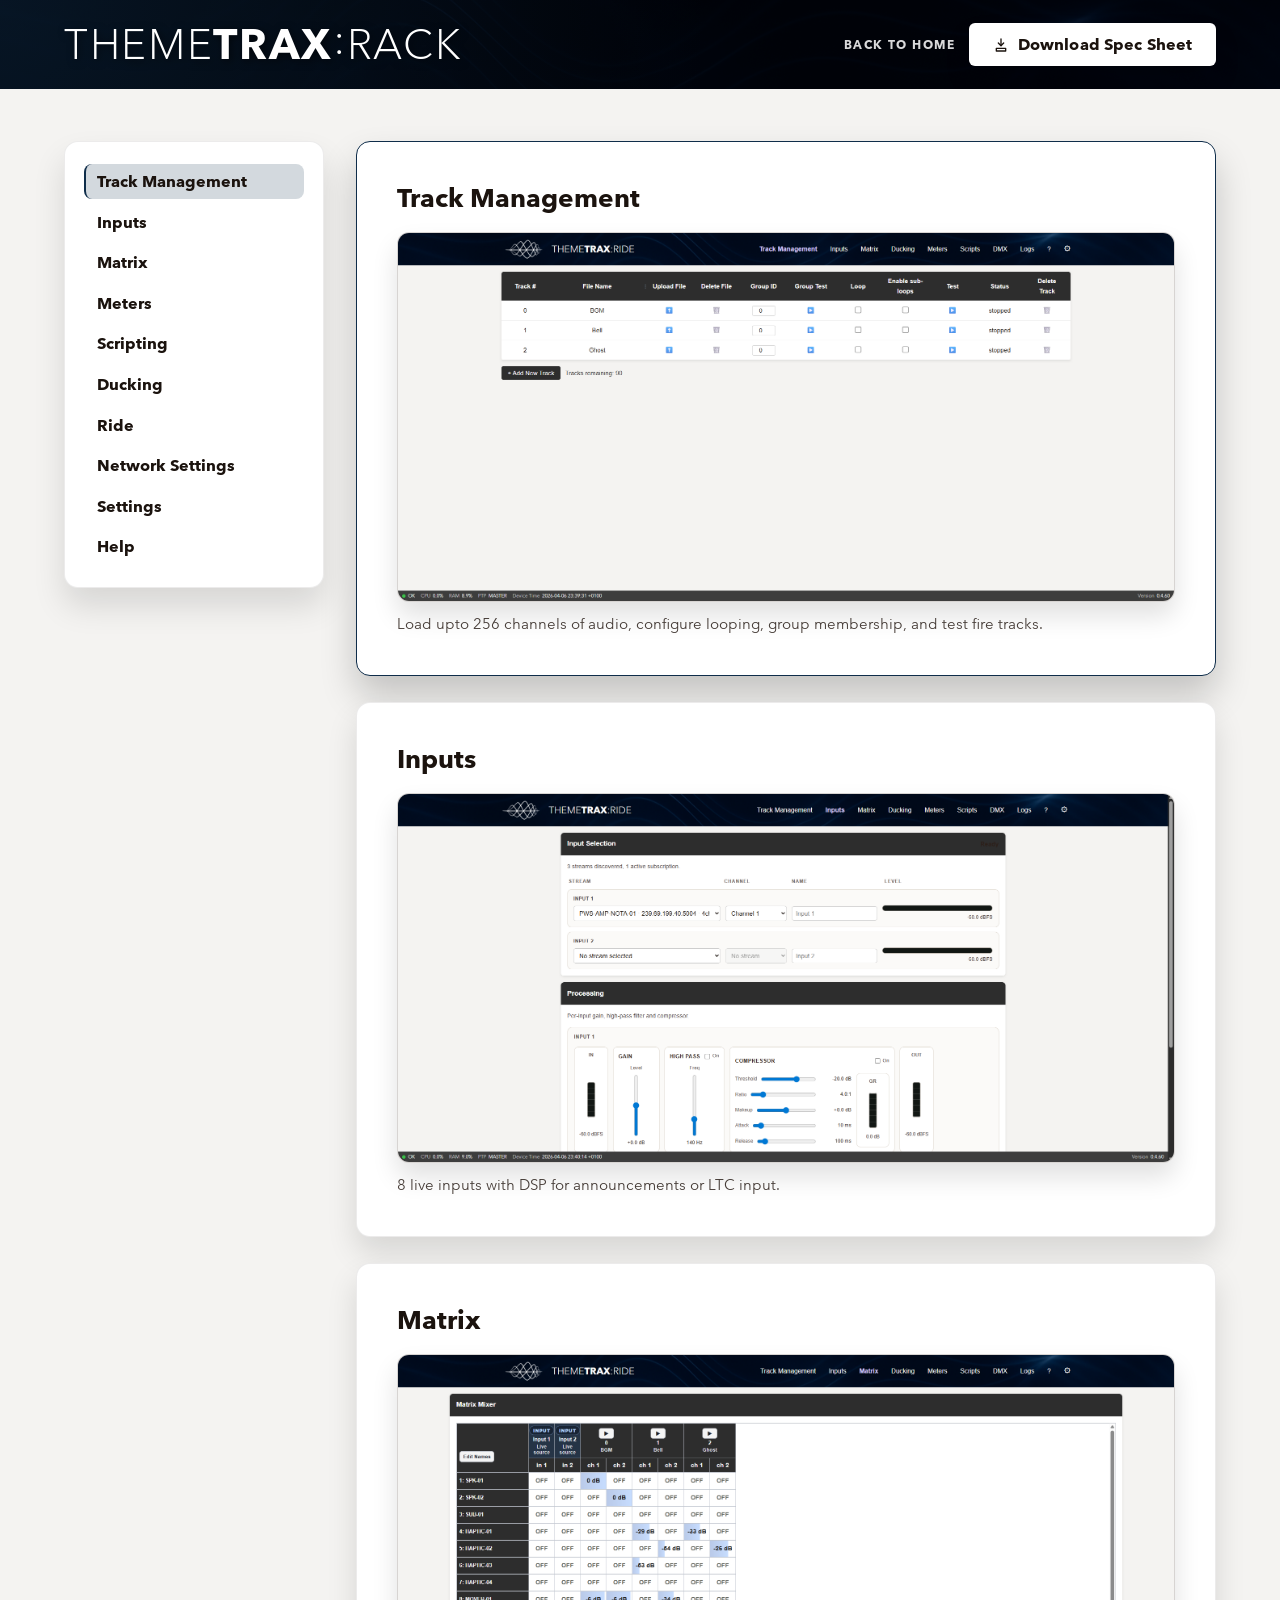
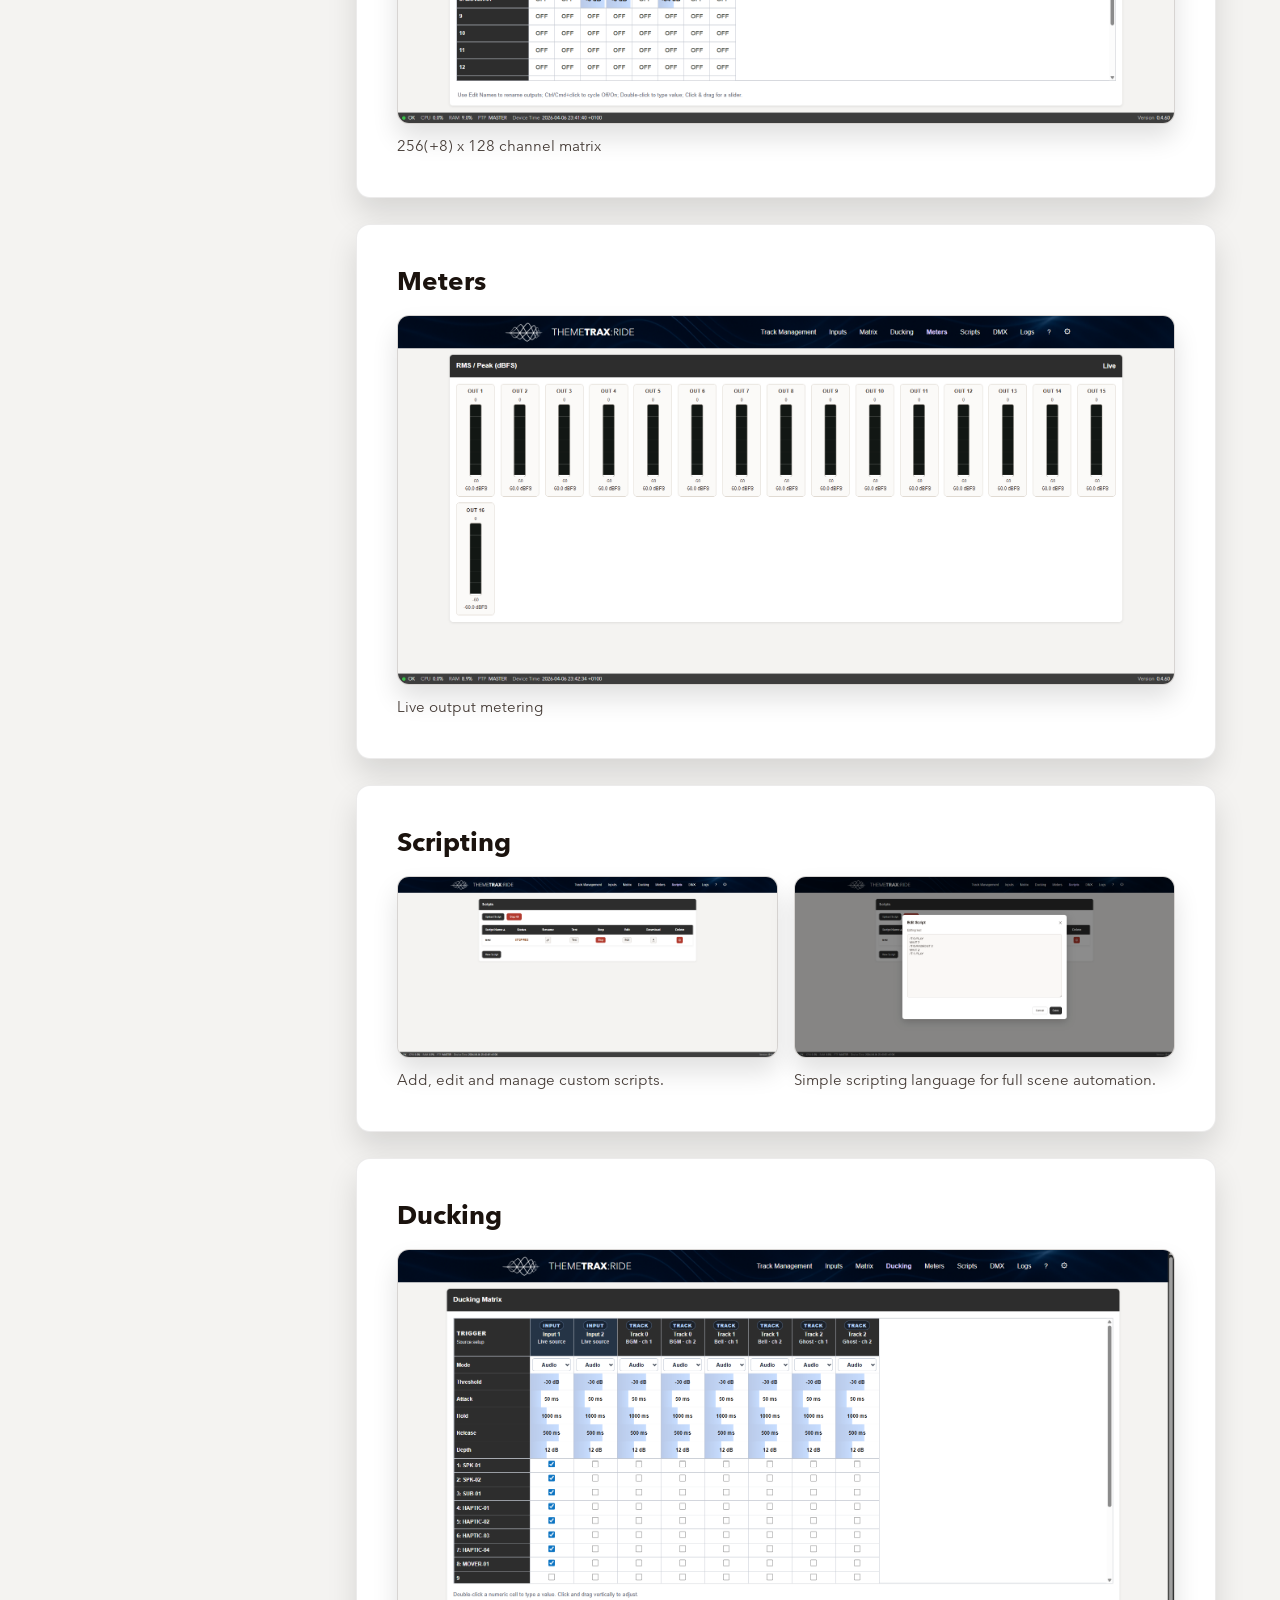
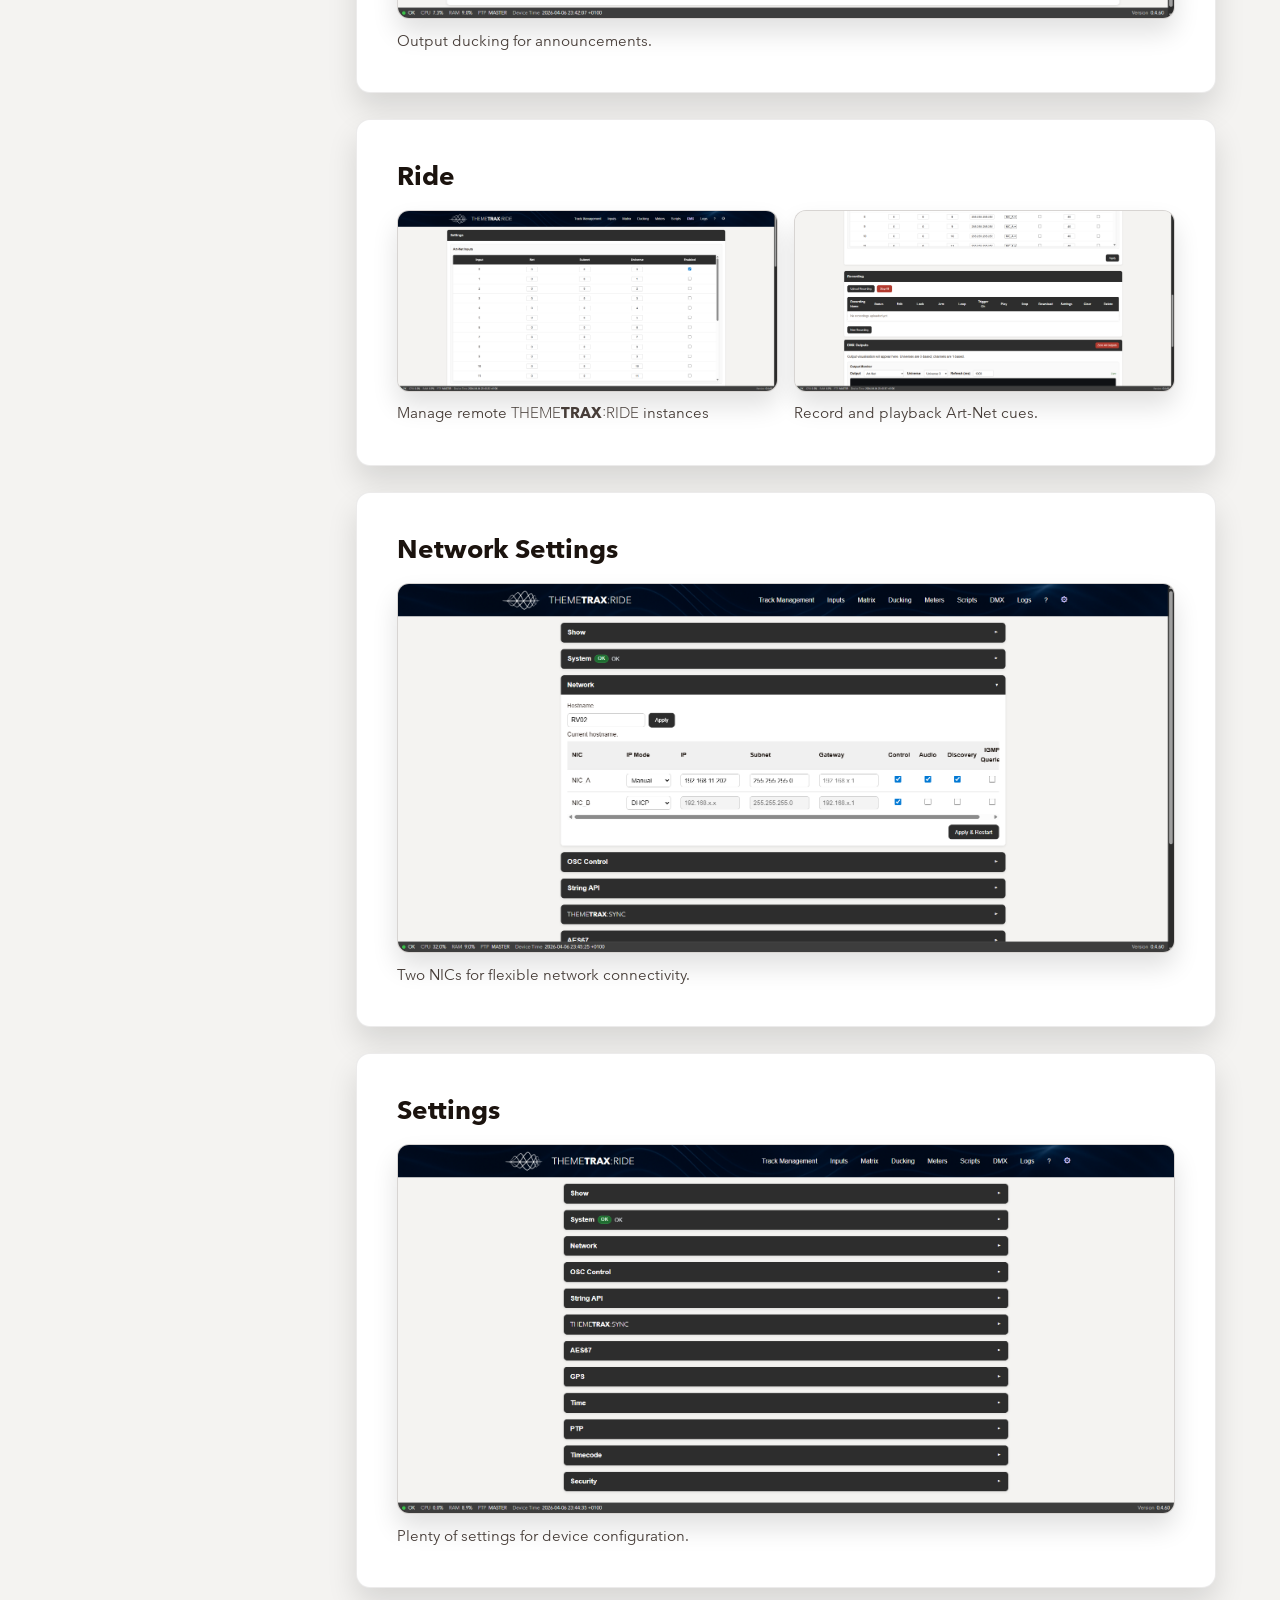
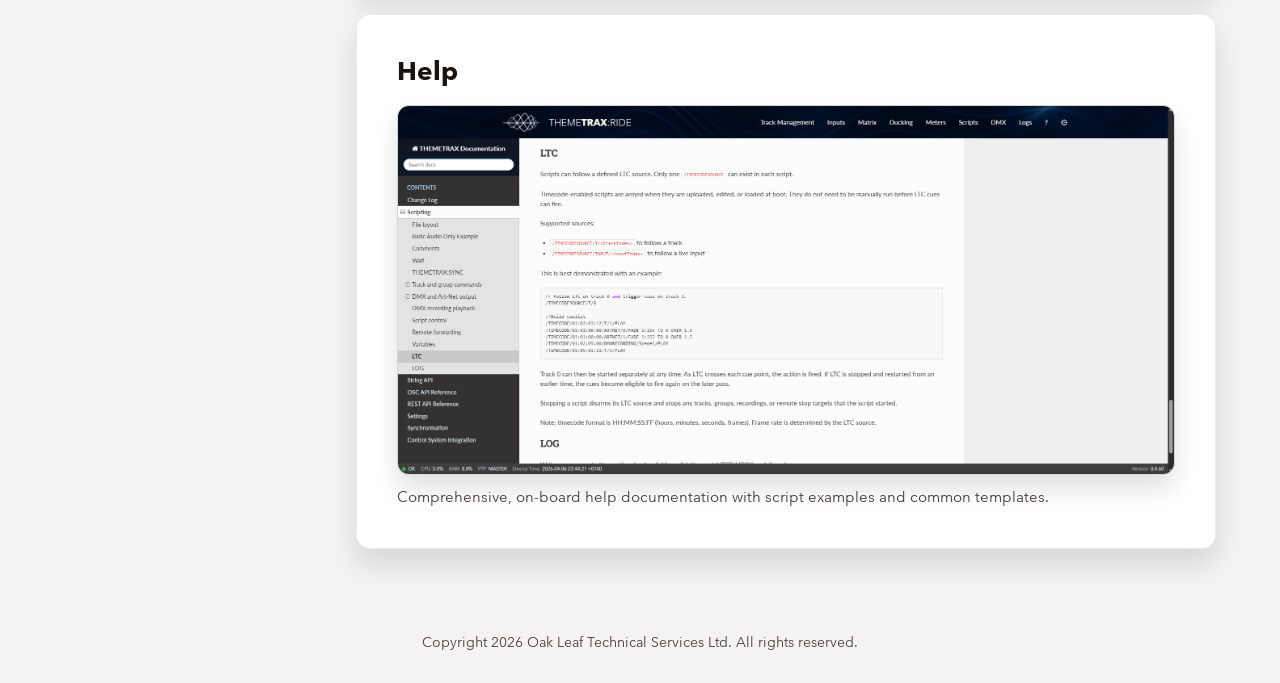
==== commit d012d822: "Text to RACK (needs images)" ====
--- a/Rack.html
+++ b/Rack.html
@@ -212,7 +212,9 @@
                       </svg>
                     </span>
                   </a>
-                  <figcaption class="chapter-caption">Manage remote THEMETRAX:RIDE instances</figcaption>
+                  <figcaption class="chapter-caption">
+                    Manage remote <span class="logo-theme">THEME</span><b>TRAX</b><span class="logo-theme logo-colon">:</span><span class="logo-theme">RIDE</span> instances
+                  </figcaption>
                 </figure>
                 <figure class="chapter-figure">
                   <a class="chapter-image" href="images/Explore-Rack/Rack-DMX2.png" data-zoomable data-caption="Ride - DMX 02" aria-label="View full size Ride - DMX 02 screenshot">
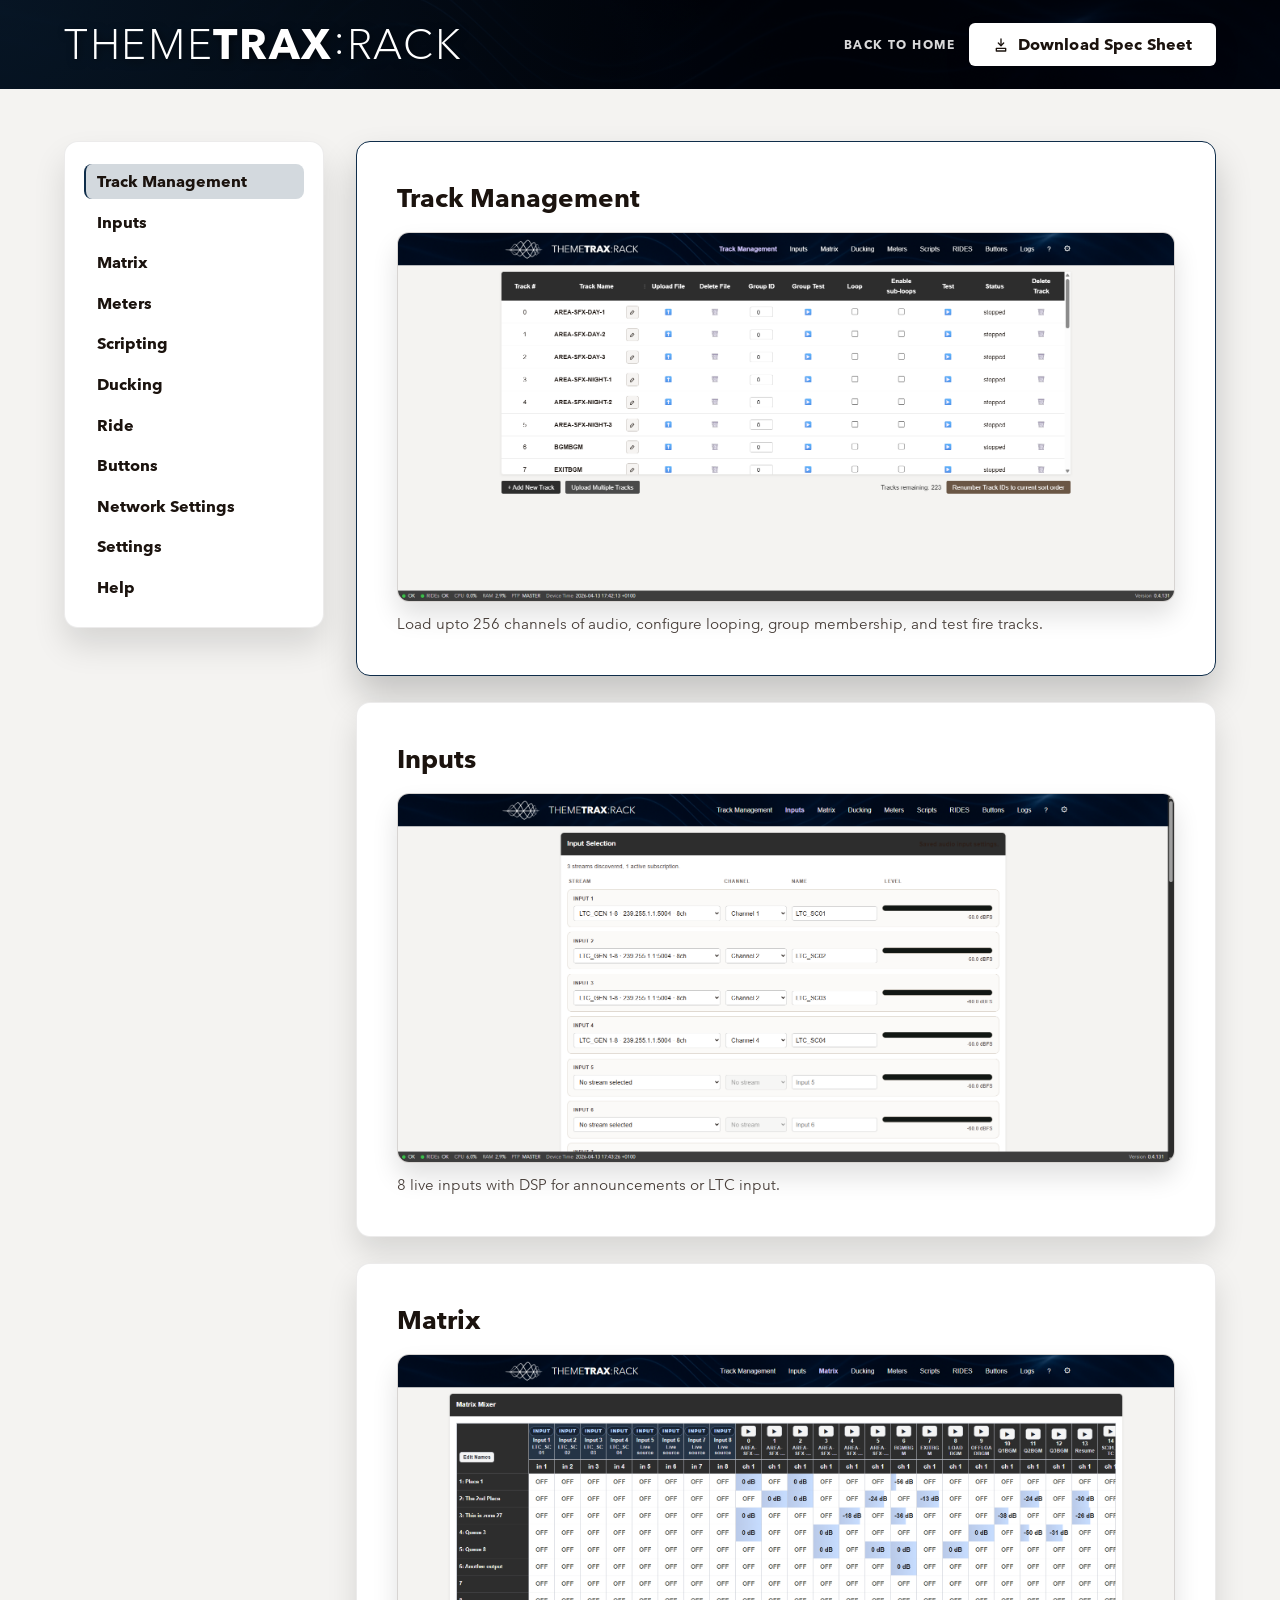
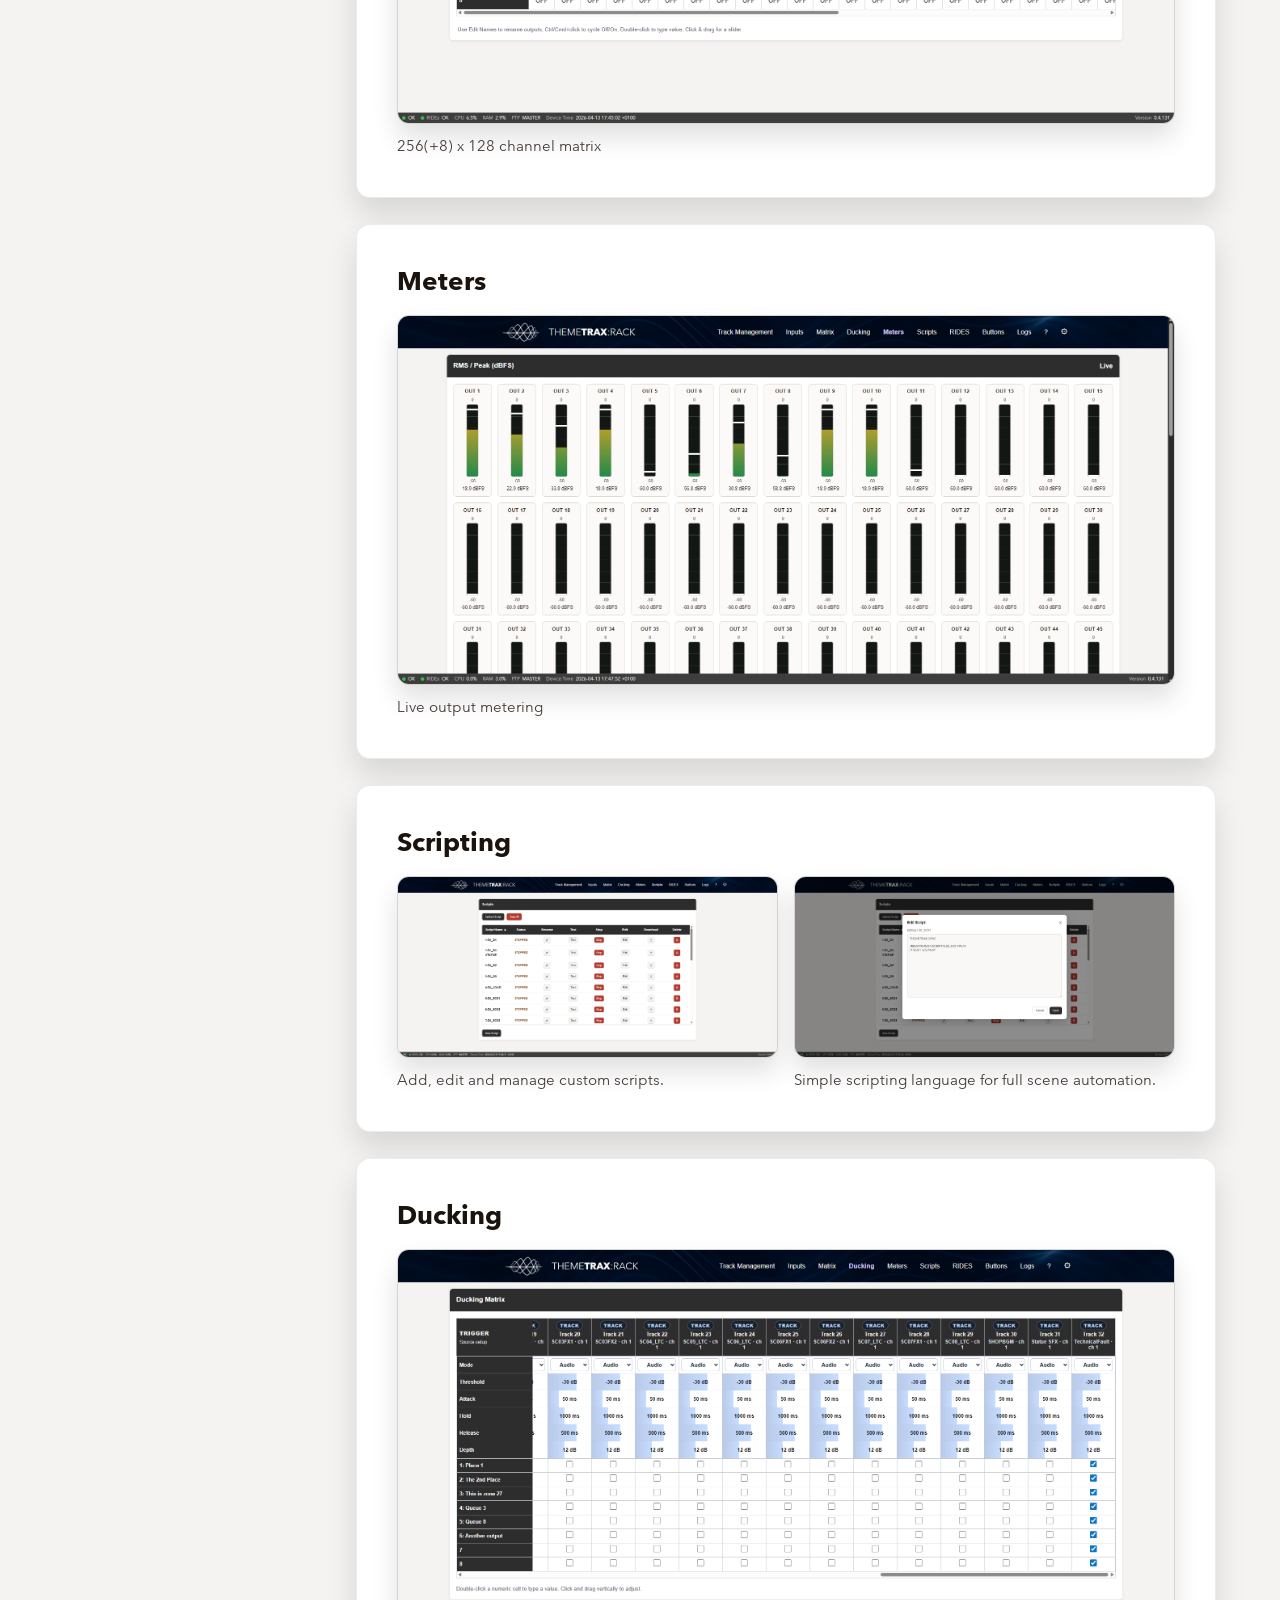
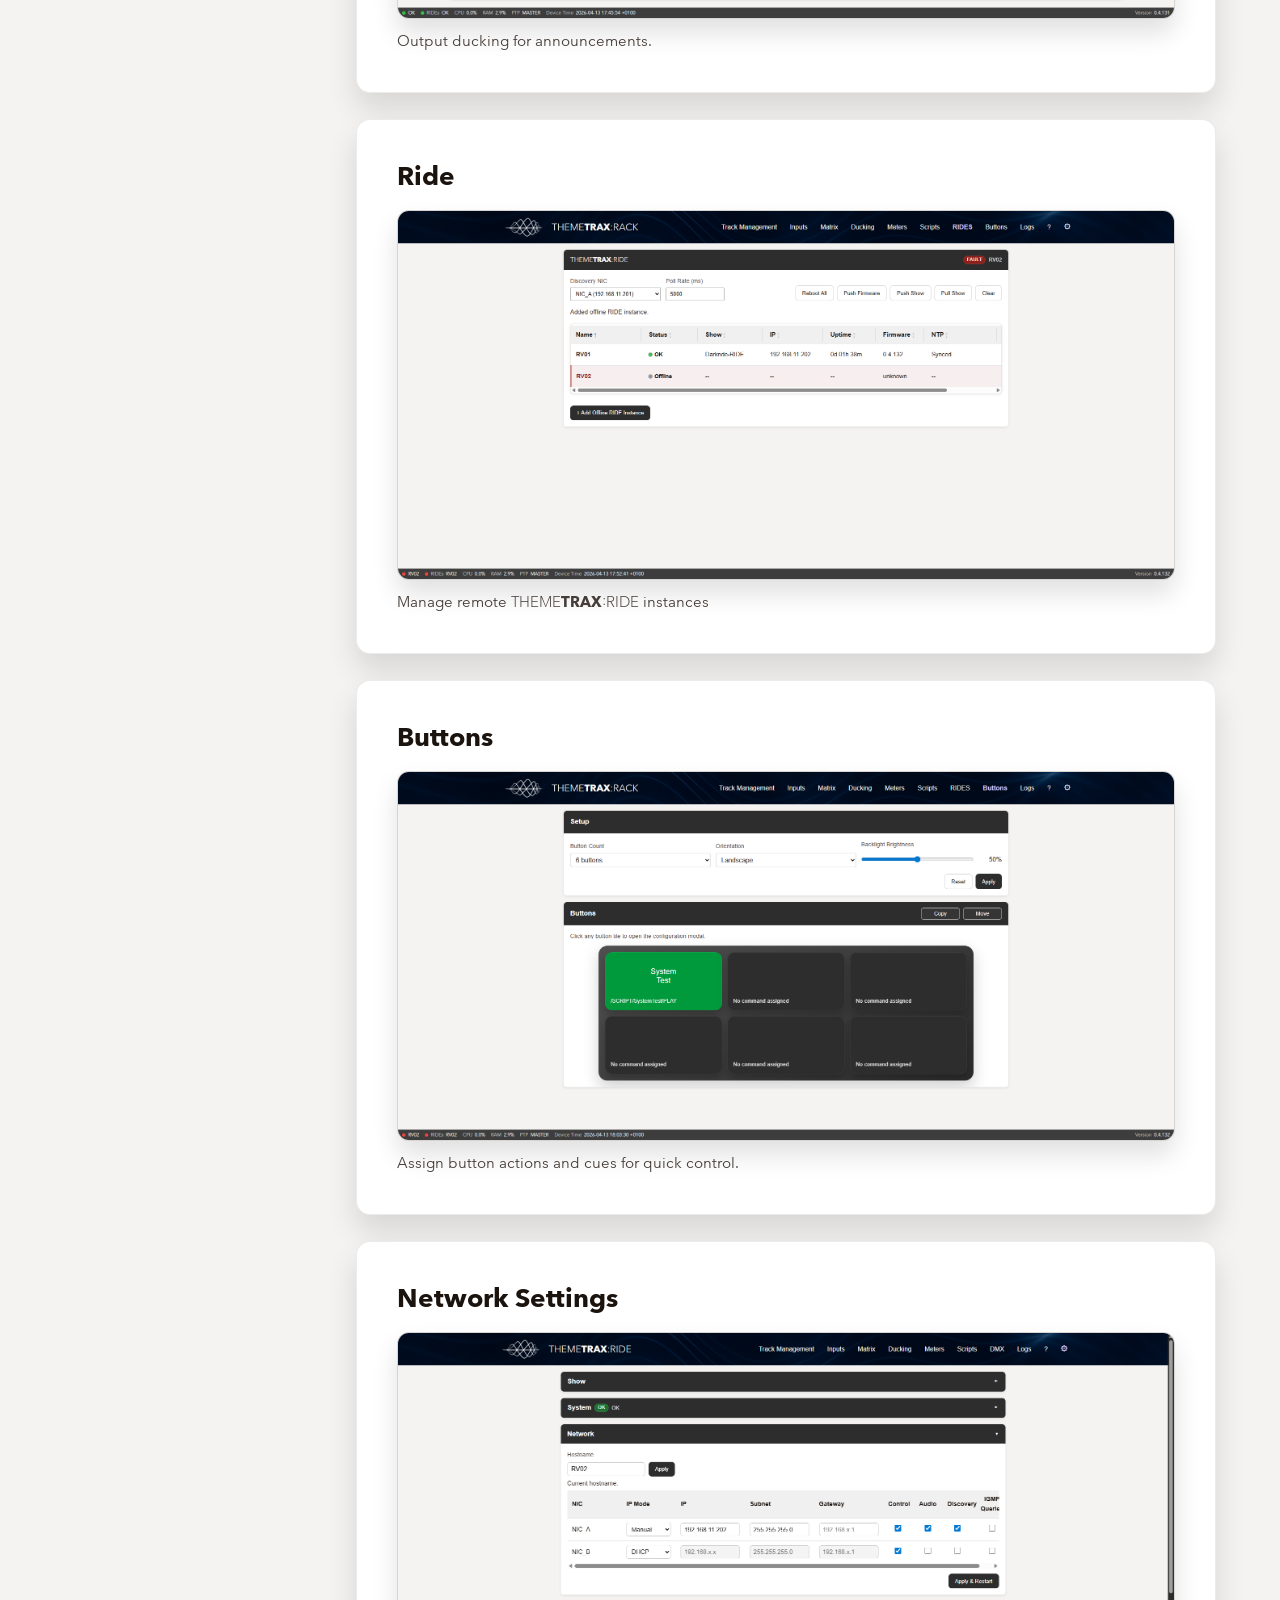
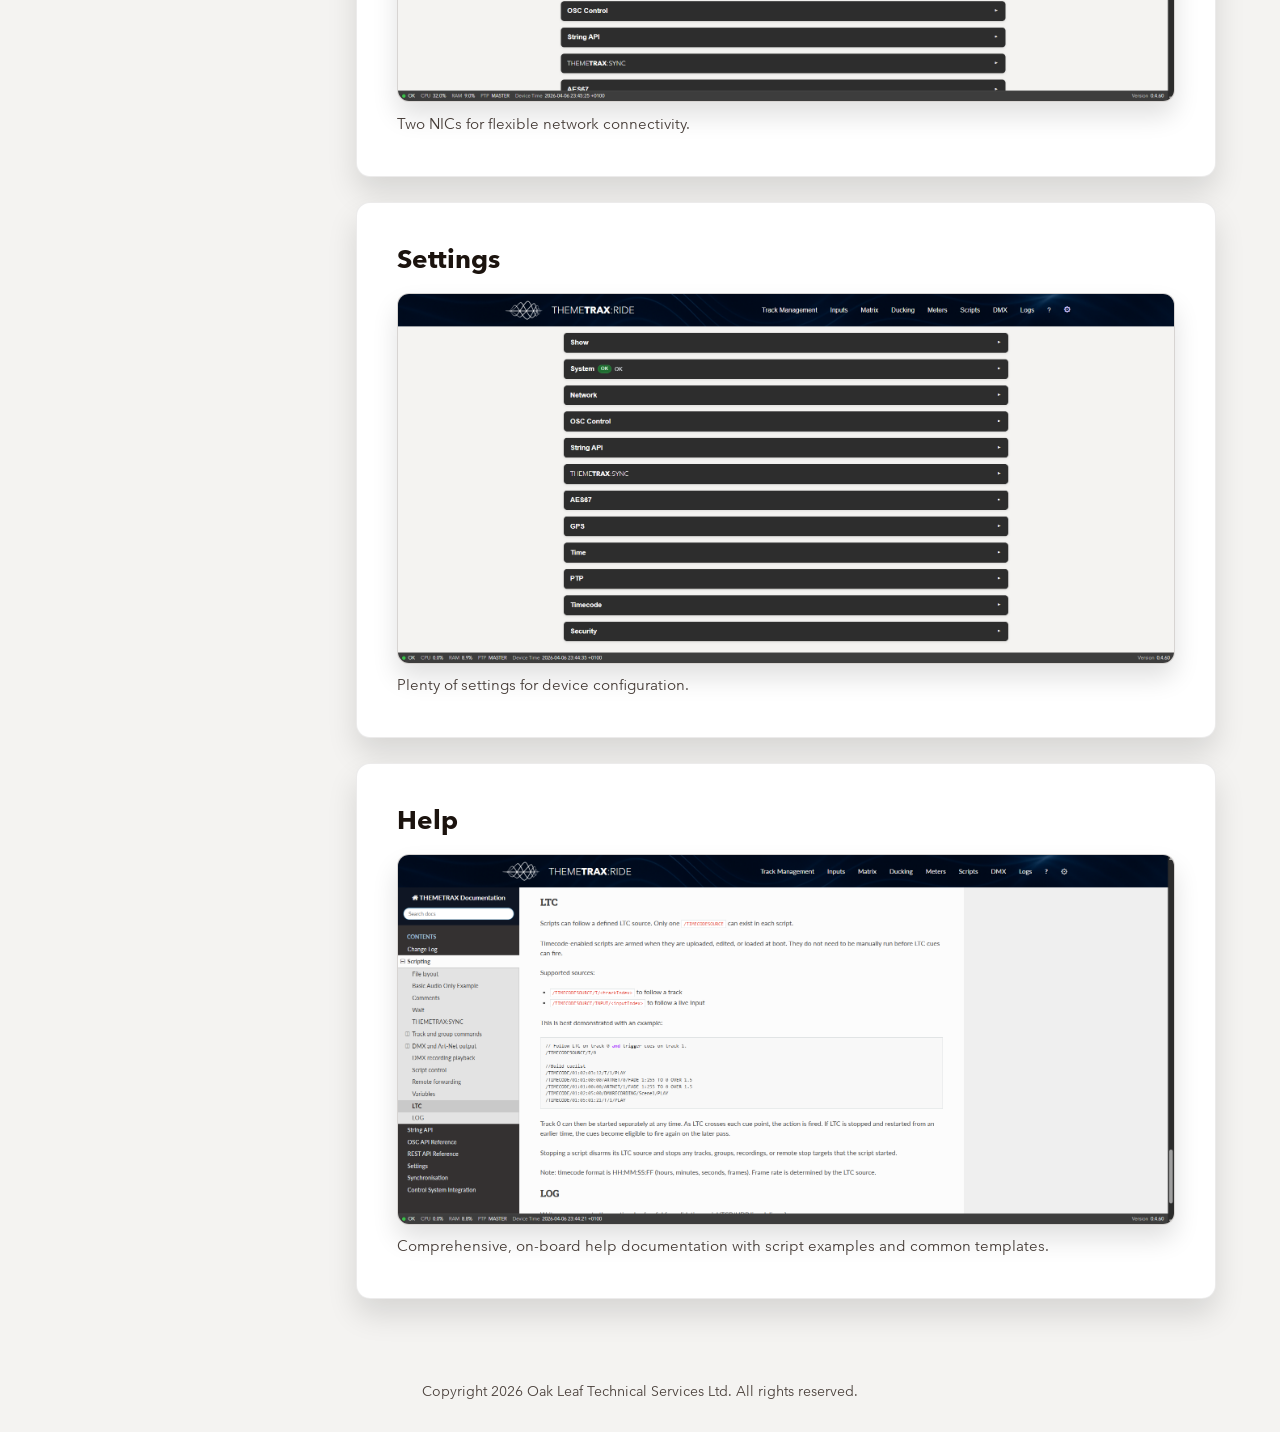
==== commit 89534a9b: "Updated all image" ====
--- a/Rack.html
+++ b/Rack.html
@@ -53,6 +53,9 @@
                 <a href="#chapter-ride">Ride</a>
               </li>
               <li>
+                <a href="#chapter-buttons">Buttons</a>
+              </li>
+              <li>
                 <a href="#chapter-network-settings">Network Settings</a>
               </li>
               <li>
@@ -203,8 +206,8 @@
               </div>
               <div class="chapter-media">
                 <figure class="chapter-figure">
-                  <a class="chapter-image" href="images/Explore-Rack/Rack-DMX1.png" data-zoomable data-caption="Ride - DMX 01" aria-label="View full size Ride - DMX 01 screenshot">
-                    <img src="images/Explore-Rack/Rack-DMX1.png" alt="Ride DMX screen 01." loading="lazy" />
+                  <a class="chapter-image" href="images/Explore-Rack/Rack-RIDE.png" data-zoomable data-caption="Ride - DMX 01" aria-label="View full size Ride - DMX 01 screenshot">
+                    <img src="images/Explore-Rack/Rack-RIDE.png" alt="RIDE screen." loading="lazy" />
                     <span class="chapter-zoom" aria-hidden="true">
                       <svg class="icon" viewBox="0 0 24 24" aria-hidden="true" focusable="false">
                         <circle cx="11" cy="11" r="7" />
@@ -216,17 +219,25 @@
                     Manage remote <span class="logo-theme">THEME</span><b>TRAX</b><span class="logo-theme logo-colon">:</span><span class="logo-theme">RIDE</span> instances
                   </figcaption>
                 </figure>
-                <figure class="chapter-figure">
-                  <a class="chapter-image" href="images/Explore-Rack/Rack-DMX2.png" data-zoomable data-caption="Ride - DMX 02" aria-label="View full size Ride - DMX 02 screenshot">
-                    <img src="images/Explore-Rack/Rack-DMX2.png" alt="Ride DMX screen 02." loading="lazy" />
-                    <span class="chapter-zoom" aria-hidden="true">
-                      <svg class="icon" viewBox="0 0 24 24" aria-hidden="true" focusable="false">
-                        <circle cx="11" cy="11" r="7" />
-                        <path d="m16.5 16.5 4 4" />
-                      </svg>
-                    </span>
-                  </a>
-                  <figcaption class="chapter-caption">Record and playback Art-Net cues.</figcaption>
+              </div>
+            </section>
+            <section class="chapter-section" id="chapter-buttons" data-chapter>
+              <div class="chapter-header">
+                
+                <h2>Buttons</h2>
+              </div>
+              <div class="chapter-media">
+                <figure class="chapter-figure">
+                  <a class="chapter-image" href="images/Explore-Rack/Rack-Buttons.png" data-zoomable data-caption="Buttons" aria-label="View full size Buttons screenshot">
+                    <img src="images/Explore-Rack/Rack-Buttons.png" alt="Buttons screen." loading="lazy" />
+                    <span class="chapter-zoom" aria-hidden="true">
+                      <svg class="icon" viewBox="0 0 24 24" aria-hidden="true" focusable="false">
+                        <circle cx="11" cy="11" r="7" />
+                        <path d="m16.5 16.5 4 4" />
+                      </svg>
+                    </span>
+                  </a>
+                  <figcaption class="chapter-caption">Assign button actions and cues for quick control.</figcaption>
                 </figure>
               </div>
             </section>
